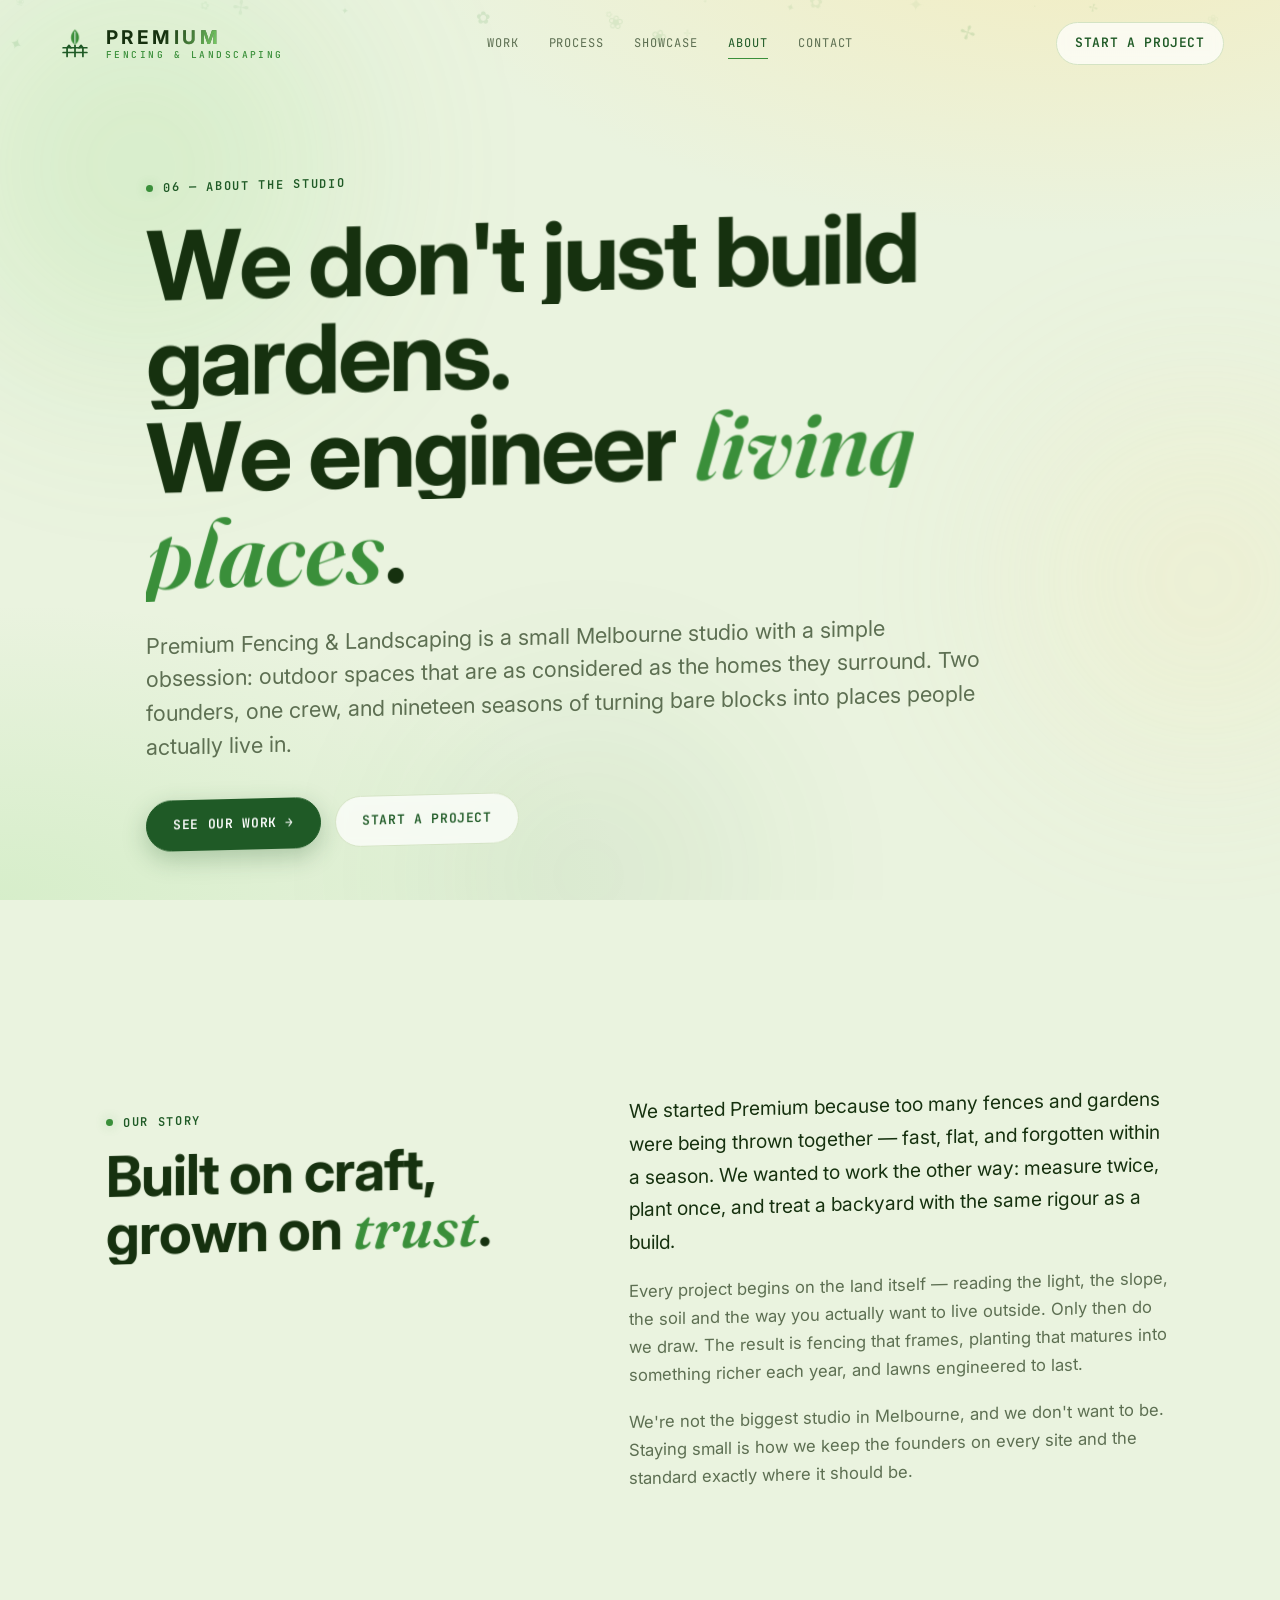
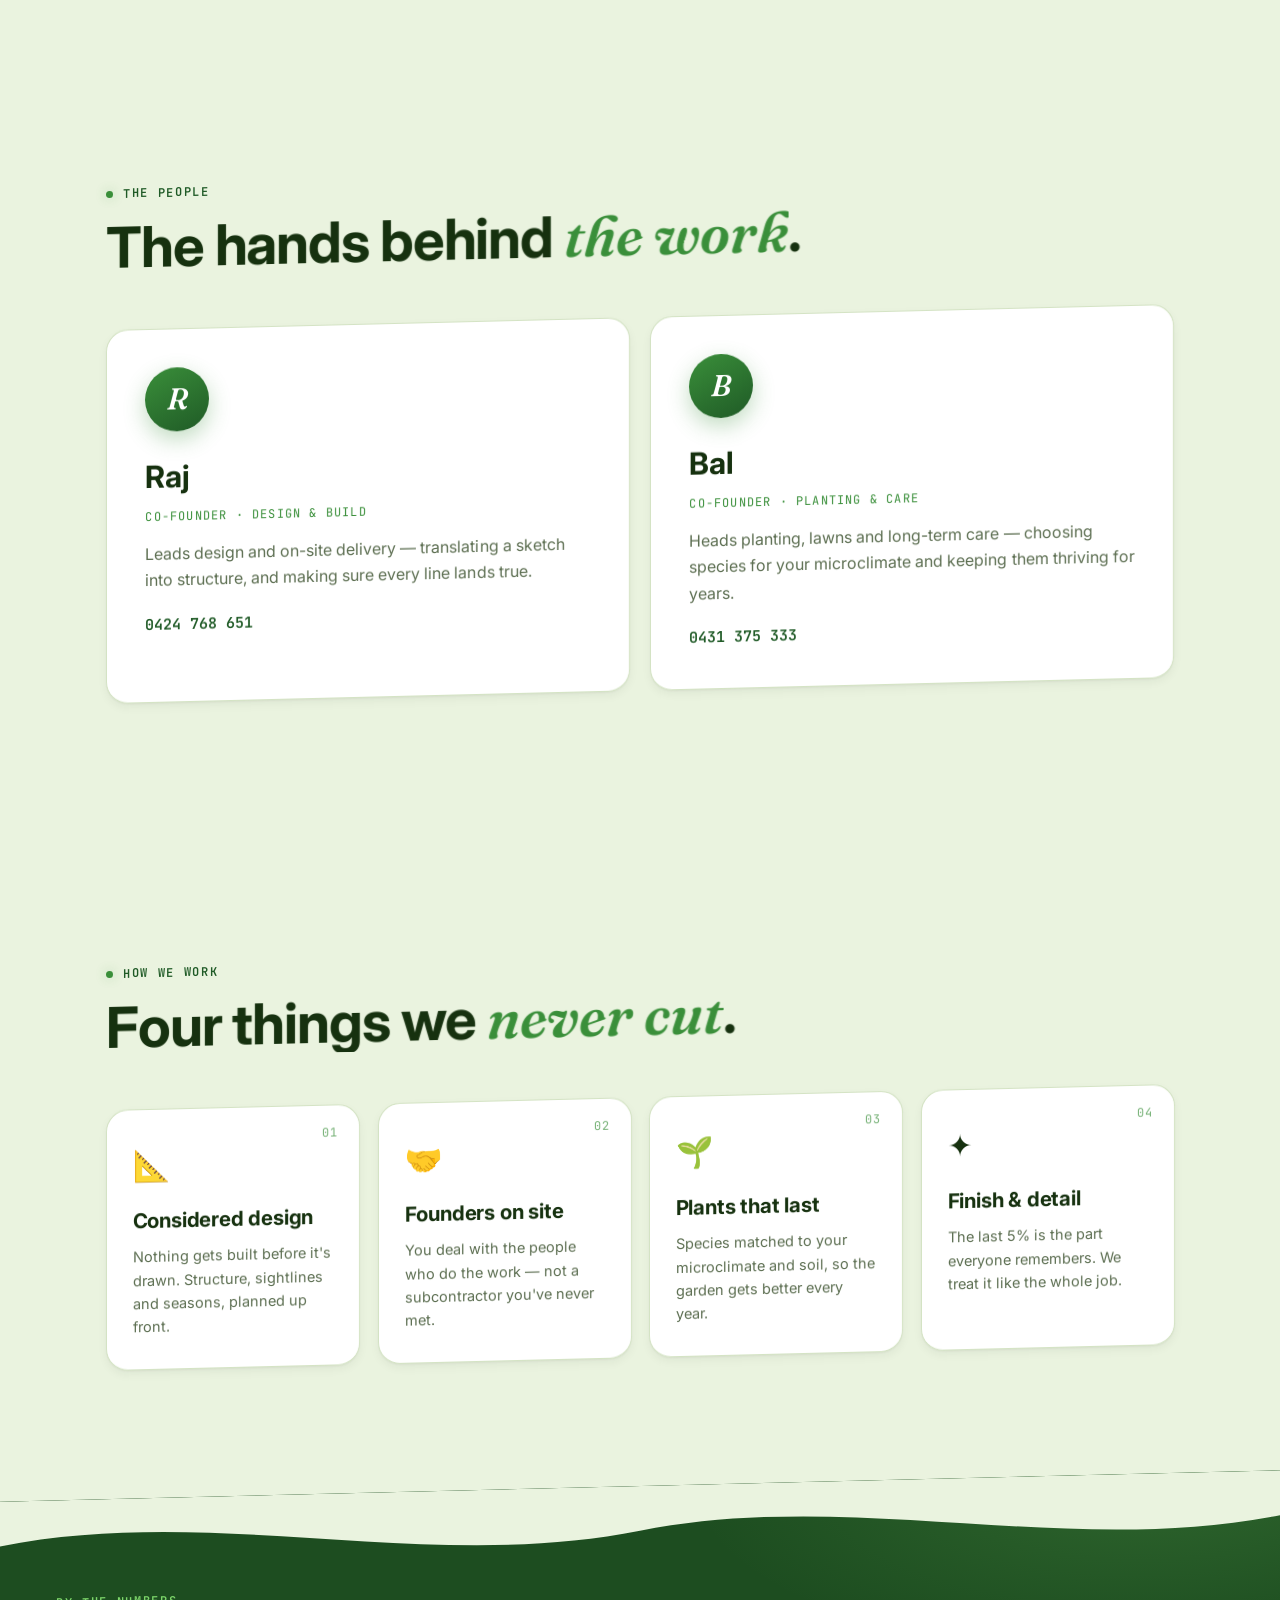
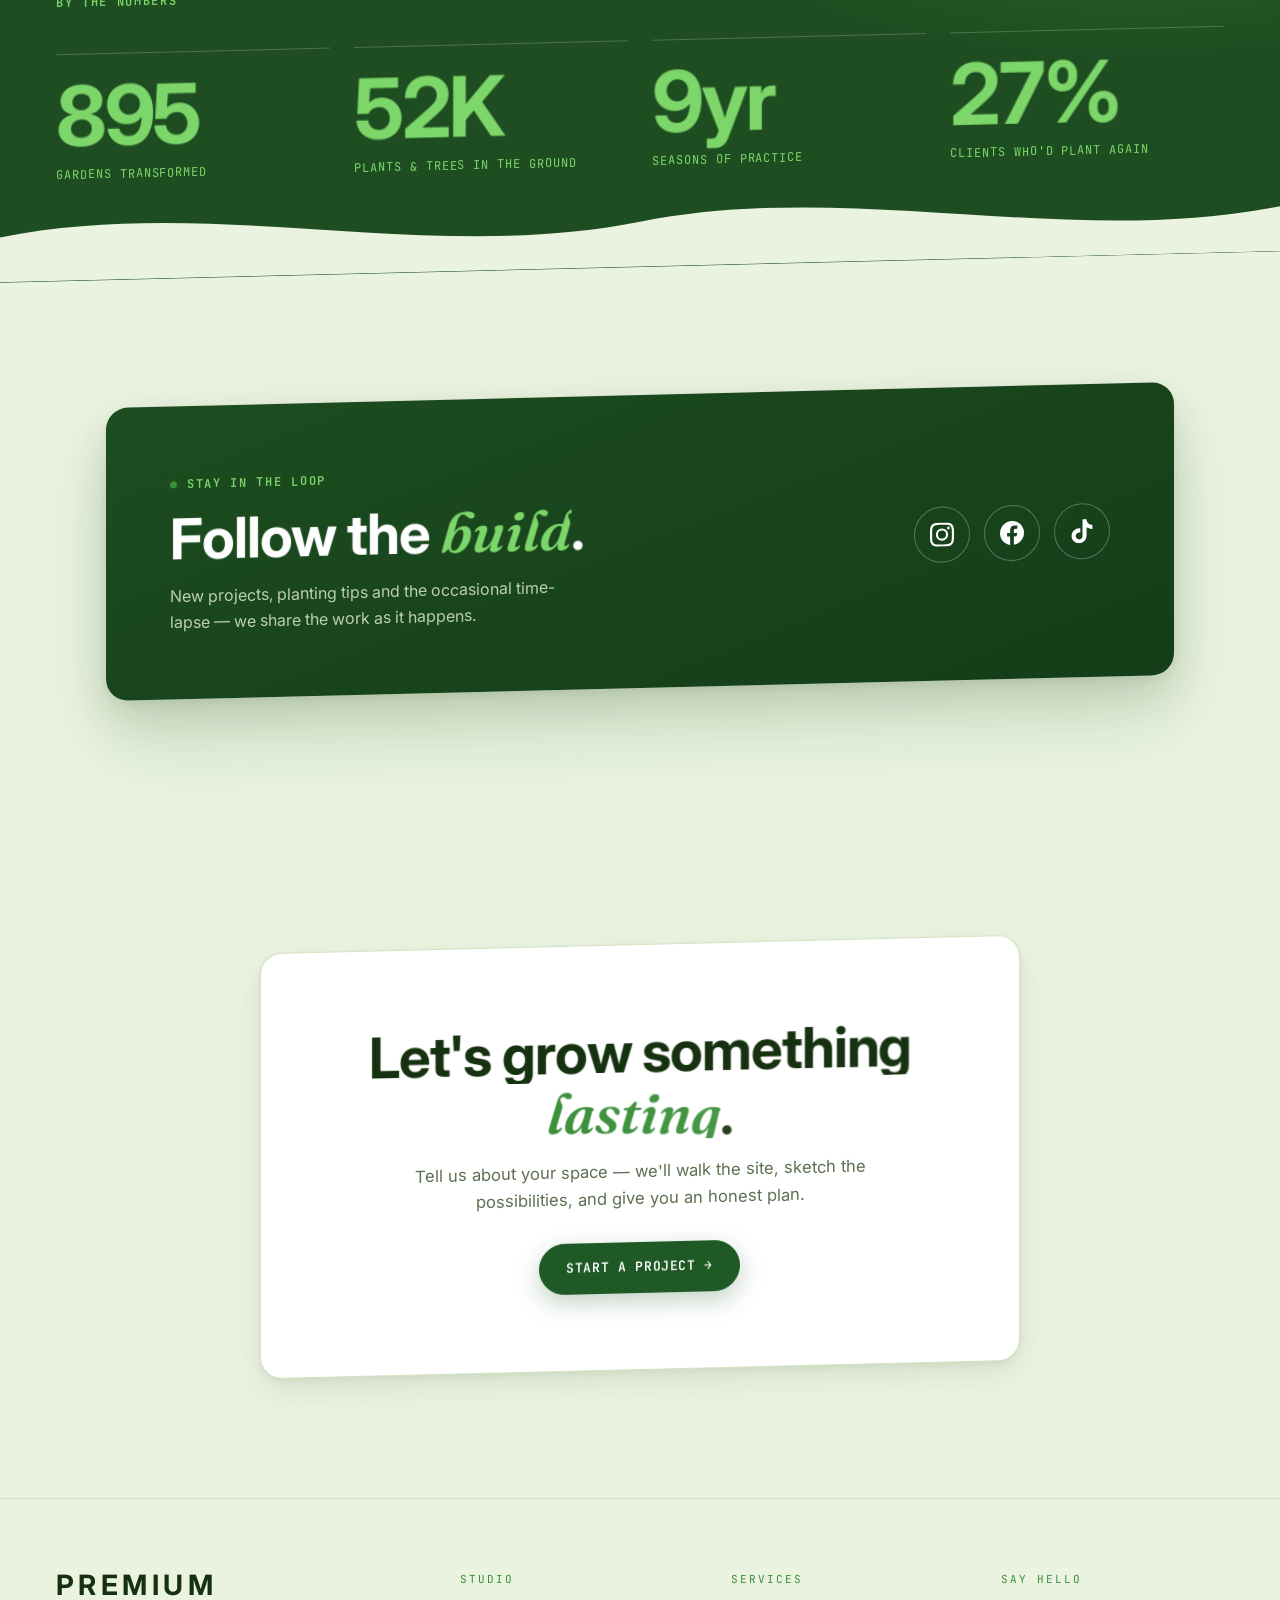
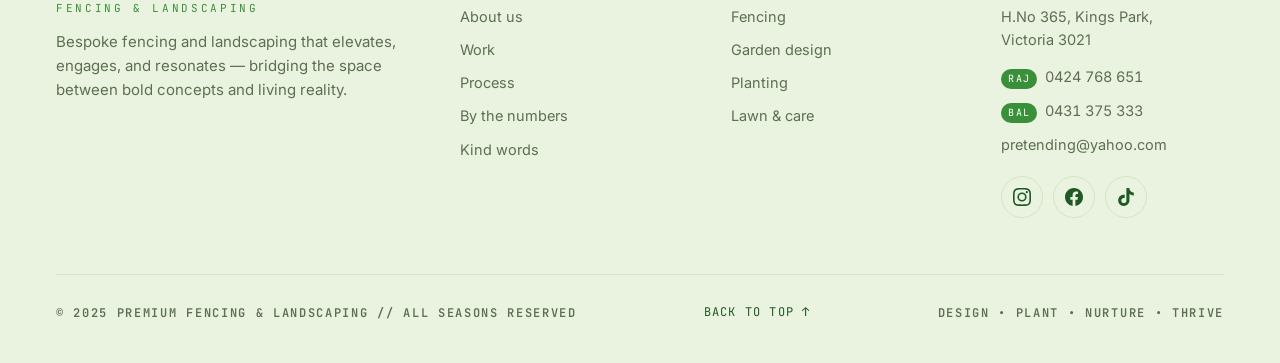
==== about.html @ bf769360 "Add About page and real social icon links - New about.html: a full premium About page reusing the de" ====
<!DOCTYPE html>
<html lang="en">
<head>
  <meta charset="UTF-8" />
  <meta name="viewport" content="width=device-width, initial-scale=1.0" />
  <meta name="theme-color" content="#eaf3df" media="(prefers-color-scheme: light)" />
  <meta name="theme-color" content="#1d4d20" media="(prefers-color-scheme: dark)" />
  <title>About — Premium Fencing &amp; Landscaping</title>
  <meta name="description" content="Meet Premium Fencing & Landscaping — a Melbourne studio of two founders who engineer fences, gardens and lawns like architecture. Our story, our people, our way of working." />

  <link rel="preconnect" href="https://fonts.googleapis.com" />
  <link rel="preconnect" href="https://fonts.gstatic.com" crossorigin />
  <link href="https://fonts.googleapis.com/css2?family=Inter:wght@300;400;500;600;700&family=Fraunces:ital,opsz,wght@1,9..144,400;1,9..144,600&family=JetBrains+Mono:wght@500;600&display=swap" rel="stylesheet" />

  <meta property="og:type" content="website" />
  <meta property="og:title" content="About — Premium Fencing & Landscaping" />
  <meta property="og:description" content="A Melbourne studio of two founders who engineer fences, gardens and lawns like architecture." />
  <meta property="og:image" content="assets/tiered-planter-boxes.jpg" />
  <meta name="twitter:card" content="summary_large_image" />
  <link rel="icon" href="data:image/svg+xml,%3Csvg xmlns='http://www.w3.org/2000/svg' viewBox='0 0 100 100'%3E%3Ctext y='80' font-size='80' fill='%233a8f3a'%3E✦%3C/text%3E%3C/svg%3E" />

  <link rel="stylesheet" href="styles.css" />
</head>
<body class="page-about">
  <a class="skip-link" href="#main">Skip to content</a>

  <!-- ============ PAGE-LOAD BRAND CURTAIN ============ -->
  <div class="curtain" id="introCurtain" aria-hidden="true">
    <div class="curtain__inner">
      <span class="curtain__mark" aria-hidden="true">
        <svg viewBox="0 0 48 48" role="img">
          <path class="curtain__rail" d="M9 30 H39" />
          <path class="curtain__rail" d="M9 36 H39" />
          <path class="curtain__picket" d="M14 41 V30 l2.4 -3 2.4 3" />
          <path class="curtain__picket" d="M24 41 V27" />
          <path class="curtain__picket" d="M34 41 V30 l-2.4 -3 -2.4 3" />
          <g class="curtain__leaf">
            <path class="curtain__leaf-body" d="M24 26 C17 22 17.5 12 24 7 C30.5 12 31 22 24 26 Z" />
            <path class="curtain__leaf-vein" d="M24 24 V10" />
          </g>
        </svg>
      </span>
      <span class="curtain__word">
        <span class="curtain__name">PREMIUM</span>
        <span class="curtain__sub">Fencing &amp; Landscaping</span>
      </span>
    </div>
  </div>

  <!-- ============ FLOATING BACKGROUND LAYER ============ -->
  <div class="bg-field" aria-hidden="true">
    <span class="orb orb--1"></span>
    <span class="orb orb--2"></span>
    <span class="orb orb--3"></span>
  </div>
  <div class="spores" id="spores" aria-hidden="true"></div>
  <div class="scroll-progress" id="scrollProgress" aria-hidden="true"></div>

  <!-- ============ NAV ============ -->
  <header class="nav" id="nav">
    <a class="nav__brand brand" href="index.html" aria-label="Premium Fencing and Landscaping — home">
      <span class="brand__mark" aria-hidden="true">
        <svg viewBox="0 0 48 48" role="img">
          <path class="brand__rail" d="M9 30 H39" />
          <path class="brand__rail" d="M9 36 H39" />
          <path class="brand__picket" d="M14 41 V30 l2.4 -3 2.4 3" />
          <path class="brand__picket" d="M24 41 V27" />
          <path class="brand__picket" d="M34 41 V30 l-2.4 -3 -2.4 3" />
          <g class="brand__leaf">
            <path class="brand__leaf-body" d="M24 26 C17 22 17.5 12 24 7 C30.5 12 31 22 24 26 Z" />
            <path class="brand__leaf-vein" d="M24 24 V10" />
          </g>
        </svg>
      </span>
      <span class="brand__word">
        <span class="brand__name" data-text="PREMIUM">PREMIUM</span>
        <span class="brand__sub">Fencing &amp; Landscaping</span>
      </span>
    </a>
    <nav class="nav__links" aria-label="Primary">
      <a href="index.html#work">Work</a>
      <a href="index.html#process">Process</a>
      <a href="showcase.html">Showcase</a>
      <a href="about.html" class="is-active" aria-current="page">About</a>
      <a href="index.html#contact">Contact</a>
    </nav>
    <a href="index.html#contact" class="btn btn--ghost nav__cta">Start a project</a>
    <button class="nav__burger" id="navBurger" aria-label="Open menu" aria-expanded="false" aria-controls="mobileMenu">
      <span></span><span></span>
    </button>
  </header>

  <nav class="mobile-menu" id="mobileMenu" aria-label="Mobile" hidden>
    <a href="index.html#work">Work</a>
    <a href="index.html#process">Process</a>
    <a href="showcase.html">Showcase</a>
    <a href="about.html" class="is-active" aria-current="page">About</a>
    <a href="index.html#contact">Contact</a>
    <a href="index.html#contact" class="btn btn--solid">Start a project</a>
  </nav>

  <main id="main">

    <!-- ============ ABOUT HERO ============ -->
    <section class="about-hero reveal-section" id="top">
      <p class="label"><span class="label__dot"></span> 06 — ABOUT THE STUDIO</p>
      <h1 class="about-hero__title kinetic">We don't just build gardens.<br />We engineer <em>living places</em>.</h1>
      <p class="about-hero__lede">
        Premium Fencing &amp; Landscaping is a small Melbourne studio with a simple obsession:
        outdoor spaces that are as considered as the homes they surround. Two founders, one crew,
        and nineteen seasons of turning bare blocks into places people actually live in.
      </p>
      <div class="about-hero__actions">
        <a href="showcase.html" class="btn btn--solid magnetic">See our work →</a>
        <a href="index.html#contact" class="btn btn--ghost">Start a project</a>
      </div>
    </section>

    <!-- ============ ETHOS ============ -->
    <section class="about-ethos reveal-section">
      <div class="about-ethos__head">
        <p class="label"><span class="label__dot"></span> OUR STORY</p>
        <h2 class="about-ethos__title kinetic">Built on craft,<br />grown on <em>trust</em>.</h2>
      </div>
      <div class="about-ethos__body">
        <p>We started Premium because too many fences and gardens were being thrown together — fast, flat, and forgotten within a season. We wanted to work the other way: measure twice, plant once, and treat a backyard with the same rigour as a build.</p>
        <p>Every project begins on the land itself — reading the light, the slope, the soil and the way you actually want to live outside. Only then do we draw. The result is fencing that frames, planting that matures into something richer each year, and lawns engineered to last.</p>
        <p>We're not the biggest studio in Melbourne, and we don't want to be. Staying small is how we keep the founders on every site and the standard exactly where it should be.</p>
      </div>
    </section>

    <!-- ============ THE PEOPLE ============ -->
    <section class="about-team reveal-section">
      <div class="about-team__head">
        <p class="label"><span class="label__dot"></span> THE PEOPLE</p>
        <h2 class="about-team__title kinetic">The hands behind <em>the work</em>.</h2>
      </div>
      <div class="about-team__grid">
        <article class="person stagger" data-tilt>
          <span class="person__avatar" aria-hidden="true">R</span>
          <h3 class="person__name">Raj</h3>
          <p class="person__role">Co-founder · Design &amp; Build</p>
          <p class="person__bio">Leads design and on-site delivery — translating a sketch into structure, and making sure every line lands true.</p>
          <a class="person__contact" href="tel:+61424768651">0424 768 651</a>
        </article>
        <article class="person stagger" data-tilt>
          <span class="person__avatar" aria-hidden="true">B</span>
          <h3 class="person__name">Bal</h3>
          <p class="person__role">Co-founder · Planting &amp; Care</p>
          <p class="person__bio">Heads planting, lawns and long-term care — choosing species for your microclimate and keeping them thriving for years.</p>
          <a class="person__contact" href="tel:+61431375333">0431 375 333</a>
        </article>
      </div>
    </section>

    <!-- ============ VALUES ============ -->
    <section class="about-values reveal-section">
      <div class="about-values__head">
        <p class="label"><span class="label__dot"></span> HOW WE WORK</p>
        <h2 class="about-values__title kinetic">Four things we <em>never cut</em>.</h2>
      </div>
      <div class="about-values__grid">
        <article class="value stagger" data-tilt>
          <span class="value__index">01</span>
          <div class="value__icon">📐</div>
          <h3>Considered design</h3>
          <p>Nothing gets built before it's drawn. Structure, sightlines and seasons, planned up front.</p>
        </article>
        <article class="value stagger" data-tilt>
          <span class="value__index">02</span>
          <div class="value__icon">🤝</div>
          <h3>Founders on site</h3>
          <p>You deal with the people who do the work — not a subcontractor you've never met.</p>
        </article>
        <article class="value stagger" data-tilt>
          <span class="value__index">03</span>
          <div class="value__icon">🌱</div>
          <h3>Plants that last</h3>
          <p>Species matched to your microclimate and soil, so the garden gets better every year.</p>
        </article>
        <article class="value stagger" data-tilt>
          <span class="value__index">04</span>
          <div class="value__icon">✦</div>
          <h3>Finish &amp; detail</h3>
          <p>The last 5% is the part everyone remembers. We treat it like the whole job.</p>
        </article>
      </div>
    </section>

    <!-- ============ BY THE NUMBERS (animated) ============ -->
    <section class="stats" id="stats">
      <div class="wave wave--top wave--onband" aria-hidden="true">
        <svg viewBox="0 0 1440 120" preserveAspectRatio="none"><path d="M0,60 C240,10 480,110 720,60 C960,10 1200,110 1440,60 L1440,120 L0,120 Z"/></svg>
      </div>
      <p class="label stats__label"><span class="label__dot"></span> BY THE NUMBERS</p>
      <div class="stats__grid">
        <div class="stat stagger">
          <span class="stat__num" data-count="1240" data-suffix="">0</span>
          <span class="stat__label">Gardens transformed</span>
        </div>
        <div class="stat stagger">
          <span class="stat__num" data-count="86" data-suffix="K">0</span>
          <span class="stat__label">Plants &amp; trees in the ground</span>
        </div>
        <div class="stat stagger">
          <span class="stat__num" data-count="19" data-suffix="yr">0</span>
          <span class="stat__label">Seasons of practice</span>
        </div>
        <div class="stat stagger">
          <span class="stat__num" data-count="99" data-suffix="%">0</span>
          <span class="stat__label">Clients who'd plant again</span>
        </div>
      </div>
      <div class="wave wave--bottom wave--onband" aria-hidden="true">
        <svg viewBox="0 0 1440 120" preserveAspectRatio="none"><path d="M0,60 C240,10 480,110 720,60 C960,10 1200,110 1440,60 L1440,120 L0,120 Z"/></svg>
      </div>
    </section>

    <!-- ============ FOLLOW / SOCIAL ============ -->
    <section class="about-follow reveal-section">
      <div class="about-follow__inner">
        <div>
          <p class="label"><span class="label__dot"></span> STAY IN THE LOOP</p>
          <h2 class="about-follow__title kinetic">Follow the <em>build</em>.</h2>
          <p class="about-follow__text">New projects, planting tips and the occasional time-lapse — we share the work as it happens.</p>
        </div>
        <div class="social-links social-links--lg" aria-label="Social media">
          <a href="https://www.instagram.com/" target="_blank" rel="noopener noreferrer" aria-label="Follow us on Instagram">
            <svg viewBox="0 0 24 24" aria-hidden="true"><path d="M12 2.16c3.2 0 3.58.01 4.85.07 3.25.15 4.77 1.69 4.92 4.92.06 1.27.07 1.65.07 4.85s-.01 3.58-.07 4.85c-.15 3.23-1.66 4.77-4.92 4.92-1.27.06-1.64.07-4.85.07s-3.58-.01-4.85-.07c-3.26-.15-4.77-1.7-4.92-4.92-.06-1.27-.07-1.64-.07-4.85s.01-3.58.07-4.85c.15-3.23 1.66-4.77 4.92-4.92C8.42 2.17 8.8 2.16 12 2.16M12 0C8.74 0 8.33.01 7.05.07 2.7.27.28 2.69.08 7.05.01 8.33 0 8.74 0 12s.01 3.67.07 4.95c.2 4.36 2.62 6.78 6.98 6.98C8.33 23.99 8.74 24 12 24s3.67-.01 4.95-.07c4.35-.2 6.78-2.62 6.98-6.98.06-1.28.07-1.69.07-4.95s-.01-3.67-.07-4.95c-.2-4.35-2.62-6.78-6.98-6.98C15.67.01 15.26 0 12 0zm0 5.84a6.16 6.16 0 100 12.32 6.16 6.16 0 000-12.32zm0 10.16a4 4 0 110-8 4 4 0 010 8zm6.41-11.85a1.44 1.44 0 100 2.88 1.44 1.44 0 000-2.88z"/></svg>
          </a>
          <a href="https://www.facebook.com/" target="_blank" rel="noopener noreferrer" aria-label="Follow us on Facebook">
            <svg viewBox="0 0 24 24" aria-hidden="true"><path d="M24 12.07C24 5.4 18.63 0 12 0S0 5.4 0 12.07c0 6.02 4.39 11.01 10.13 11.93v-8.44H7.08v-3.49h3.05V9.41c0-3.02 1.79-4.69 4.53-4.69 1.31 0 2.69.24 2.69.24v2.97h-1.52c-1.49 0-1.96.93-1.96 1.89v2.25h3.33l-.53 3.49h-2.8v8.44C19.61 23.08 24 18.09 24 12.07z"/></svg>
          </a>
          <a href="https://www.tiktok.com/" target="_blank" rel="noopener noreferrer" aria-label="Follow us on TikTok">
            <svg viewBox="0 0 24 24" aria-hidden="true"><path d="M12.53.02C13.84 0 15.14.01 16.44 0c.08 1.53.63 3.09 1.75 4.17 1.12 1.11 2.7 1.62 4.24 1.79v4.03c-1.44-.05-2.89-.35-4.2-.97-.57-.26-1.1-.59-1.62-.93-.01 2.92.01 5.84-.02 8.75-.08 1.4-.54 2.79-1.35 3.94-1.31 1.92-3.58 3.17-5.91 3.21-1.43.08-2.86-.31-4.08-1.03-2.02-1.19-3.44-3.37-3.65-5.71-.02-.5-.03-1-.01-1.49.18-1.9 1.12-3.72 2.58-4.96 1.66-1.44 3.98-2.13 6.15-1.72.02 1.48-.04 2.96-.04 4.44-.99-.32-2.15-.23-3.02.37-.63.41-1.11 1.04-1.36 1.75-.21.51-.15 1.07-.14 1.61.24 1.64 1.82 3.02 3.5 2.87 1.12-.01 2.19-.66 2.77-1.61.19-.33.4-.67.41-1.06.1-1.79.06-3.57.07-5.36.01-4.03-.01-8.05.02-12.07z"/></svg>
          </a>
        </div>
      </div>
    </section>

    <!-- ============ CTA ============ -->
    <section class="about-cta reveal-section">
      <div class="about-cta__card">
        <h2 class="about-cta__title kinetic">Let's grow something <em>lasting</em>.</h2>
        <p>Tell us about your space — we'll walk the site, sketch the possibilities, and give you an honest plan.</p>
        <a href="index.html#contact" class="btn btn--solid magnetic">Start a project →</a>
      </div>
    </section>

  </main>

  <!-- ============ FOOTER ============ -->
  <footer class="footer">
    <div class="footer__top">
      <div class="footer__brand">
        <span class="footer__name">
          <span class="footer__name-main">PREMIUM</span>
          <span class="footer__name-sub">Fencing &amp; Landscaping</span>
        </span>
        <p>Bespoke fencing and landscaping that elevates, engages, and resonates — bridging the space between bold concepts and living reality.</p>
      </div>
      <nav class="footer__col" aria-label="Footer — Studio">
        <span class="footer__col-title">Studio</span>
        <a href="about.html">About us</a>
        <a href="index.html#work">Work</a>
        <a href="index.html#process">Process</a>
        <a href="index.html#stats">By the numbers</a>
        <a href="index.html#voices">Kind words</a>
      </nav>
      <nav class="footer__col" aria-label="Footer — Services">
        <span class="footer__col-title">Services</span>
        <a href="index.html#work">Fencing</a>
        <a href="index.html#work">Garden design</a>
        <a href="index.html#work">Planting</a>
        <a href="index.html#work">Lawn &amp; care</a>
      </nav>
      <div class="footer__col">
        <span class="footer__col-title">Say hello</span>
        <address class="footer__address">
          H.No 365, Kings Park,<br />Victoria 3021
        </address>
        <a class="footer__contact" href="tel:+61424768651"><span>Raj</span> 0424 768 651</a>
        <a class="footer__contact" href="tel:+61431375333"><span>Bal</span> 0431 375 333</a>
        <a href="mailto:pretending@yahoo.com">pretending@yahoo.com</a>
        <div class="social-links" aria-label="Social media">
          <a href="https://www.instagram.com/" target="_blank" rel="noopener noreferrer" aria-label="Follow us on Instagram">
            <svg viewBox="0 0 24 24" aria-hidden="true"><path d="M12 2.16c3.2 0 3.58.01 4.85.07 3.25.15 4.77 1.69 4.92 4.92.06 1.27.07 1.65.07 4.85s-.01 3.58-.07 4.85c-.15 3.23-1.66 4.77-4.92 4.92-1.27.06-1.64.07-4.85.07s-3.58-.01-4.85-.07c-3.26-.15-4.77-1.7-4.92-4.92-.06-1.27-.07-1.64-.07-4.85s.01-3.58.07-4.85c.15-3.23 1.66-4.77 4.92-4.92C8.42 2.17 8.8 2.16 12 2.16M12 0C8.74 0 8.33.01 7.05.07 2.7.27.28 2.69.08 7.05.01 8.33 0 8.74 0 12s.01 3.67.07 4.95c.2 4.36 2.62 6.78 6.98 6.98C8.33 23.99 8.74 24 12 24s3.67-.01 4.95-.07c4.35-.2 6.78-2.62 6.98-6.98.06-1.28.07-1.69.07-4.95s-.01-3.67-.07-4.95c-.2-4.35-2.62-6.78-6.98-6.98C15.67.01 15.26 0 12 0zm0 5.84a6.16 6.16 0 100 12.32 6.16 6.16 0 000-12.32zm0 10.16a4 4 0 110-8 4 4 0 010 8zm6.41-11.85a1.44 1.44 0 100 2.88 1.44 1.44 0 000-2.88z"/></svg>
          </a>
          <a href="https://www.facebook.com/" target="_blank" rel="noopener noreferrer" aria-label="Follow us on Facebook">
            <svg viewBox="0 0 24 24" aria-hidden="true"><path d="M24 12.07C24 5.4 18.63 0 12 0S0 5.4 0 12.07c0 6.02 4.39 11.01 10.13 11.93v-8.44H7.08v-3.49h3.05V9.41c0-3.02 1.79-4.69 4.53-4.69 1.31 0 2.69.24 2.69.24v2.97h-1.52c-1.49 0-1.96.93-1.96 1.89v2.25h3.33l-.53 3.49h-2.8v8.44C19.61 23.08 24 18.09 24 12.07z"/></svg>
          </a>
          <a href="https://www.tiktok.com/" target="_blank" rel="noopener noreferrer" aria-label="Follow us on TikTok">
            <svg viewBox="0 0 24 24" aria-hidden="true"><path d="M12.53.02C13.84 0 15.14.01 16.44 0c.08 1.53.63 3.09 1.75 4.17 1.12 1.11 2.7 1.62 4.24 1.79v4.03c-1.44-.05-2.89-.35-4.2-.97-.57-.26-1.1-.59-1.62-.93-.01 2.92.01 5.84-.02 8.75-.08 1.4-.54 2.79-1.35 3.94-1.31 1.92-3.58 3.17-5.91 3.21-1.43.08-2.86-.31-4.08-1.03-2.02-1.19-3.44-3.37-3.65-5.71-.02-.5-.03-1-.01-1.49.18-1.9 1.12-3.72 2.58-4.96 1.66-1.44 3.98-2.13 6.15-1.72.02 1.48-.04 2.96-.04 4.44-.99-.32-2.15-.23-3.02.37-.63.41-1.11 1.04-1.36 1.75-.21.51-.15 1.07-.14 1.61.24 1.64 1.82 3.02 3.5 2.87 1.12-.01 2.19-.66 2.77-1.61.19-.33.4-.67.41-1.06.1-1.79.06-3.57.07-5.36.01-4.03-.01-8.05.02-12.07z"/></svg>
          </a>
        </div>
      </div>
    </div>
    <div class="footer__bottom">
      <span class="label">© 2025 PREMIUM FENCING &amp; LANDSCAPING // ALL SEASONS RESERVED</span>
      <a class="footer__top-link" href="#top">Back to top ↑</a>
      <span class="label">DESIGN • PLANT • NURTURE • THRIVE</span>
    </div>
  </footer>

  <script src="vendor/gsap.min.js"></script>
  <script src="vendor/ScrollTrigger.min.js"></script>
  <script src="vendor/lenis.min.js"></script>
  <script src="main.js" defer></script>
  <script src="headlines.js" defer></script>
  <script src="cursor.js" defer></script>
  <script src="transition.js" defer></script>
</body>
</html>
---- styles.css ----
/* =========================================================
   PREMIUM FENCING & LANDSCAPING — Site styles
   Light, sunlit-green theme (inspired by the GreenScape brief)
   evolved from the original "Aether" structure.
   ========================================================= */

:root {
  /* Light green / sunlit palette */
  --bg: #eaf3df;            /* soft light-green page background */
  --bg-2: #f4f9ee;          /* lighter wash for alternating depth */
  --surface: #ffffff;       /* cards */
  --text: #16310f;          /* deep green-black */
  --text-dim: #5d6f52;      /* muted sage */
  --border: #d4e3c4;        /* light green border */

  --accent: #3a8f3a;        /* primary garden green */
  --accent-deep: #1f5a26;   /* deep green (bands) */
  --accent-soft: #7dd66a;   /* fresh lime accent */
  --accent-glow: rgba(58, 143, 58, 0.32);

  --sun: #fbe7a6;           /* warm sunlight */
  --sun-deep: #f3c969;

  /* Dark band (stats) */
  --band: #1d4d20;
  --band-text: #eaf3df;

  --font-display: "Inter", system-ui, -apple-system, sans-serif;
  --font-serif: "Fraunces", "Georgia", serif;   /* italic accents in display type */
  --font-body: "Inter", system-ui, -apple-system, sans-serif;
  --font-mono: "JetBrains Mono", ui-monospace, "SFMono-Regular", monospace;

  --section-pad: clamp(72px, 10vw, 140px);
  --radius: 8px;
  --radius-lg: 22px;
  --ease: cubic-bezier(0.22, 1, 0.36, 1);

  /* Layered depth — softer, more dimensional than a single drop shadow */
  --shadow-sm: 0 1px 2px rgba(22,49,15,0.05), 0 4px 10px rgba(22,49,15,0.05);
  --shadow-md: 0 2px 6px rgba(22,49,15,0.06), 0 12px 28px rgba(22,49,15,0.09);
  --shadow-lg: 0 4px 10px rgba(22,49,15,0.06), 0 18px 40px rgba(22,49,15,0.12), 0 40px 80px rgba(31,90,38,0.14);
}

* { margin: 0; padding: 0; box-sizing: border-box; }
html { scroll-behavior: smooth; -webkit-text-size-adjust: 100%; }

body {
  background: var(--bg);
  background-image:
    radial-gradient(120% 80% at 85% -10%, rgba(251, 231, 166, 0.55), transparent 45%),
    radial-gradient(90% 60% at 0% 100%, rgba(125, 214, 106, 0.18), transparent 55%);
  background-attachment: fixed;
  color: var(--text);
  font-family: var(--font-body);
  font-size: 16px; line-height: 1.6; font-weight: 400;
  overflow-x: hidden;
  -webkit-font-smoothing: antialiased;
}

a { color: inherit; text-decoration: none; }
/* Serif italic accent — the "couture" detail inside display headings */
em { font-family: var(--font-serif); font-style: italic; font-weight: 600; color: var(--accent); letter-spacing: 0; }

::selection { background: var(--accent-deep); color: #fff; }
:focus-visible { outline: 2px solid var(--accent); outline-offset: 3px; border-radius: 4px; }

/* Skip link — visible only when keyboard-focused */
.skip-link {
  position: fixed; top: 10px; left: 10px; z-index: 200;
  padding: 10px 18px; border-radius: 9999px;
  background: var(--accent-deep); color: #fff;
  font-family: var(--font-mono); font-size: 12px; letter-spacing: 0.08em;
  transform: translateY(-300%); transition: transform .3s var(--ease);
}
.skip-link:focus { transform: translateY(0); }

/* Slim branded scrollbar (WebKit) */
::-webkit-scrollbar { width: 11px; }
::-webkit-scrollbar-track { background: var(--bg); }
::-webkit-scrollbar-thumb { background: #b9d3a2; border-radius: 8px; border: 3px solid var(--bg); }
::-webkit-scrollbar-thumb:hover { background: var(--accent); }

/* ---------- atoms ---------- */
.label {
  font-family: var(--font-mono); font-size: 12px; font-weight: 600;
  letter-spacing: 0.14em; line-height: 1.2; text-transform: uppercase;
  color: var(--accent-deep);
  display: inline-flex; align-items: center; gap: 10px;
}
.label__dot {
  width: 7px; height: 7px; border-radius: 50%; background: var(--accent);
  box-shadow: 0 0 12px var(--accent-glow); animation: pulse 2.4s var(--ease) infinite;
}
@keyframes pulse { 0%,100%{opacity:1; transform:scale(1)} 50%{opacity:.45; transform:scale(.7)} }

.btn {
  --pad-y: 14px; --pad-x: 26px;
  position: relative; overflow: hidden;
  display: inline-flex; align-items: center; gap: 10px;
  padding: var(--pad-y) var(--pad-x);
  font-family: var(--font-mono); font-size: 13px; font-weight: 600;
  letter-spacing: 0.05em; text-transform: uppercase;
  border-radius: 9999px; border: 1px solid transparent; cursor: pointer;
  transition: transform .4s var(--ease), background .3s var(--ease),
              color .3s var(--ease), border-color .3s var(--ease), box-shadow .4s var(--ease);
  will-change: transform;
}
.btn--solid {
  background: var(--accent-deep); color: #fff; border-color: var(--accent-deep);
  box-shadow: 0 8px 24px rgba(31, 90, 38, 0.28);
}
.btn--solid::after {
  content: ""; position: absolute; top: 0; bottom: 0; left: -80%; width: 50%;
  background: linear-gradient(105deg, transparent, rgba(255,255,255,0.35), transparent);
  transform: skewX(-20deg); transition: left .6s var(--ease);
}
.btn--solid:hover::after { left: 130%; }
.btn--solid:hover {
  background: var(--accent); border-color: var(--accent);
  box-shadow: 0 14px 38px rgba(58, 143, 58, 0.4); transform: translateY(-2px);
}
.btn--ghost {
  background: rgba(255,255,255,0.7); color: var(--accent-deep);
  border-color: var(--border); backdrop-filter: blur(6px);
}
.btn--ghost:hover { background: #fff; border-color: var(--accent); transform: translateY(-2px); }

/* Tactile press — fast depress, springs back via --ease on release (Apple-style) */
.btn:active { transform: scale(0.955); transition-duration: .07s; }
.btn--solid:active { box-shadow: 0 4px 14px rgba(31,90,38,0.30); }
.btn--ghost:active { box-shadow: 0 2px 8px rgba(31,90,38,0.16); }
/* same tactile depress on the other interactive surfaces */
.nav__links a:active,
.mobile-menu a:not(.btn):active,
.faq__item summary:active,
.footer__col a:active,
.footer__top-link:active { transform: scale(0.94); }
.social-links a:active { transform: translateY(-1px) scale(0.92); }
.story__portal:active .story__portal-core { transform: scale(0.9); }
.shot__cta { transition: opacity .5s var(--ease), transform .5s var(--ease); }
.shot:active { transform: translateY(-3px) scale(0.992); }

/* =========================================================
   BACKGROUND FIELD + FLOATERS
   ========================================================= */
.bg-field { position: fixed; inset: 0; z-index: -2; overflow: hidden; pointer-events: none; }
.orb { position: absolute; border-radius: 50%; filter: blur(90px); opacity: 0.45; }
.orb--1 { width: 46vw; height: 46vw; left: -12vw; top: -10vw;
  background: radial-gradient(circle, rgba(125,214,106,0.55), transparent 70%); animation: drift1 26s var(--ease) infinite; }
.orb--2 { width: 40vw; height: 40vw; right: -14vw; top: 36vh;
  background: radial-gradient(circle, rgba(251,231,166,0.6), transparent 70%); animation: drift2 32s var(--ease) infinite; }
.orb--3 { width: 36vw; height: 36vw; left: 28vw; bottom: -16vw;
  background: radial-gradient(circle, rgba(58,143,58,0.3), transparent 70%); animation: drift1 30s var(--ease) infinite reverse; }
@keyframes drift1 { 0%,100%{transform:translate(0,0)} 50%{transform:translate(6vw,4vw)} }
@keyframes drift2 { 0%,100%{transform:translate(0,0)} 50%{transform:translate(-5vw,-4vw)} }
/* Film grain — fixed full-screen, self-contained SVG noise, barely-there */
.grain {
  position: fixed; inset: -20%; z-index: 90; pointer-events: none;
  opacity: 0.05; mix-blend-mode: soft-light; will-change: transform;
  background-image: url("data:image/svg+xml,%3Csvg xmlns='http://www.w3.org/2000/svg' width='160' height='160'%3E%3Cfilter id='n'%3E%3CfeTurbulence type='fractalNoise' baseFrequency='0.8' numOctaves='2' stitchTiles='stitch'/%3E%3C/filter%3E%3Crect width='100%25' height='100%25' filter='url(%23n)'/%3E%3C/svg%3E");
  background-size: 200px 200px;
  animation: grainShift 1.1s steps(6) infinite;
}
@keyframes grainShift {
  0%   { transform: translate(0, 0); }
  20%  { transform: translate(-4%, 3%); }
  40%  { transform: translate(5%, -2%); }
  60%  { transform: translate(-3%, -4%); }
  80%  { transform: translate(4%, 4%); }
  100% { transform: translate(0, 0); }
}

.spores { position: fixed; inset: 0; z-index: -1; pointer-events: none; overflow: hidden; }
.spore { position: absolute; top: -20px; color: var(--accent); opacity: 0; will-change: transform, opacity; font-size: 12px; }

.scroll-progress {
  position: fixed; top: 0; left: 0; height: 3px; width: 0%;
  background: linear-gradient(90deg, var(--accent-deep), var(--accent-soft));
  z-index: 100; box-shadow: 0 0 12px var(--accent-glow);
}

/* =========================================================
   NAV
   ========================================================= */
.nav {
  position: fixed; top: 0; left: 0; right: 0; z-index: 50;
  display: flex; align-items: center; justify-content: space-between;
  padding: 22px clamp(20px, 5vw, 56px);
  transition: padding .4s var(--ease), background .4s var(--ease), border-color .4s var(--ease), box-shadow .4s var(--ease);
  border-bottom: 1px solid transparent;
}
.nav.is-scrolled {
  padding-top: 13px; padding-bottom: 13px;
  background: rgba(244, 249, 238, 0.82);
  backdrop-filter: blur(14px) saturate(140%);
  border-bottom: 1px solid var(--border);
  box-shadow: 0 6px 24px rgba(22, 49, 15, 0.06);
}
@keyframes spin { to { transform: rotate(360deg); } }

/* =========================================================
   BRAND WORDMARK  — animated logo (mark draws in + leaf sways
   + recurring light sweep across the name)
   ========================================================= */
.brand { display: flex; align-items: center; gap: 12px; }
.brand__mark { width: 38px; height: 38px; display: block; flex: none; }
.brand__mark svg { width: 100%; height: 100%; overflow: visible; }

/* shared stroke styling for the line-art mark */
.brand__rail, .brand__picket, .brand__leaf-vein {
  fill: none; stroke: var(--accent-deep); stroke-width: 2.2;
  stroke-linecap: round; stroke-linejoin: round;
}
.brand__leaf-body { fill: var(--accent); stroke: none; transition: fill .4s var(--ease); }
.brand__leaf-vein { stroke: #fff; stroke-width: 1.4; opacity: .85; }

/* --- draw-on-load: pickets + rails trace themselves --- */
.brand__rail   { stroke-dasharray: 32;  stroke-dashoffset: 32;  animation: brandDraw .7s var(--ease) forwards; }
.brand__picket { stroke-dasharray: 22;  stroke-dashoffset: 22;  animation: brandDraw .6s var(--ease) forwards; }
.brand__rail:nth-of-type(2)   { animation-delay: .12s; }
.brand__picket:nth-of-type(3) { animation-delay: .22s; }
.brand__picket:nth-of-type(4) { animation-delay: .30s; }
.brand__picket:nth-of-type(5) { animation-delay: .38s; }
@keyframes brandDraw { to { stroke-dashoffset: 0; } }

/* --- leaf: pops in, then breathes/sways forever from its base --- */
.brand__leaf { transform-box: fill-box; transform-origin: 50% 100%; }
.brand__leaf-body { stroke-dasharray: 60; stroke-dashoffset: 60; }
.brand__leaf {
  opacity: 0;
  animation: brandLeafIn .7s var(--ease) .5s forwards, brandLeafSway 5s ease-in-out 1.3s infinite;
}
@keyframes brandLeafIn  { from { opacity: 0; transform: scale(.4) rotate(-12deg); } to { opacity: 1; transform: scale(1) rotate(0); } }
@keyframes brandLeafSway { 0%,100% { transform: rotate(-5deg); } 50% { transform: rotate(5deg); } }

/* hover: the whole mark lifts and the leaf flushes to fresh lime */
.brand:hover .brand__leaf-body { fill: var(--accent-soft); }
.brand:hover .brand__mark { animation: brandNudge .6s var(--ease); }
@keyframes brandNudge { 30% { transform: translateY(-3px) rotate(-3deg); } 60% { transform: translateY(0) rotate(2deg); } 100% { transform: none; } }

/* --- the wordmark text --- */
.brand__word { display: flex; flex-direction: column; line-height: 1; gap: 3px; }
.brand__name {
  position: relative;
  font-family: var(--font-display); font-weight: 700; font-size: 19px;
  letter-spacing: 0.18em; color: var(--text);
}
/* recurring light sweep — a brighter clone masked to a moving band */
.brand__name::after {
  content: attr(data-text); position: absolute; inset: 0;
  background: linear-gradient(110deg, transparent 35%, var(--accent-soft) 50%, transparent 65%);
  -webkit-background-clip: text; background-clip: text; color: transparent;
  background-size: 220% 100%; background-position: 220% 0;
  animation: brandSheen 6s ease-in-out 2s infinite;
}
@keyframes brandSheen { 0% { background-position: 220% 0; } 22%,100% { background-position: -120% 0; } }
.brand__sub {
  font-family: var(--font-mono); font-size: 9.5px; font-weight: 500;
  letter-spacing: 0.26em; text-transform: uppercase; color: var(--accent);
  overflow: hidden; white-space: nowrap;
  animation: brandSubReveal 1s var(--ease) .8s both;
}
@keyframes brandSubReveal { from { opacity: 0; letter-spacing: 0.6em; clip-path: inset(0 100% 0 0); } to { opacity: 1; letter-spacing: 0.26em; clip-path: inset(0 0 0 0); } }

/* keep the wordmark legible once the page scrolls onto light glass */
.nav.is-scrolled .brand__name { color: var(--text); }

.nav__links { display: flex; gap: 30px; }
.nav__links a {
  font-family: var(--font-mono); font-size: 12px; letter-spacing: 0.08em;
  text-transform: uppercase; color: var(--text-dim); position: relative; transition: color .3s var(--ease);
}
.nav__links a::after { content: ""; position: absolute; left: 0; bottom: -6px; height: 1px; width: 0; background: var(--accent); transition: width .35s var(--ease); }
.nav__links a:hover { color: var(--accent-deep); }
.nav__links a:hover::after { width: 100%; }
/* Scrollspy: section currently in view */
.nav__links a.is-active { color: var(--accent-deep); }
.nav__links a.is-active::after { width: 100%; }
.nav__cta { --pad-y: 10px; --pad-x: 18px; }

/* Burger — hidden on desktop */
.nav__burger {
  display: none; flex-direction: column; justify-content: center; gap: 6px;
  width: 44px; height: 44px; padding: 10px;
  background: rgba(255,255,255,0.7); border: 1px solid var(--border); border-radius: 12px;
  cursor: pointer; backdrop-filter: blur(6px); transition: border-color .3s var(--ease);
}
.nav__burger span { display: block; height: 2px; width: 100%; background: var(--accent-deep); border-radius: 2px; transition: transform .35s var(--ease), opacity .3s var(--ease); }
.nav__burger[aria-expanded="true"] span:first-child { transform: translateY(4px) rotate(45deg); }
.nav__burger[aria-expanded="true"] span:last-child { transform: translateY(-4px) rotate(-45deg); }

.mobile-menu {
  position: fixed; top: 0; left: 0; right: 0; z-index: 49;
  padding: 96px clamp(20px, 5vw, 56px) 32px;
  display: flex; flex-direction: column; gap: 6px;
  background: rgba(244, 249, 238, 0.96); backdrop-filter: blur(18px) saturate(140%);
  border-bottom: 1px solid var(--border); box-shadow: 0 24px 60px rgba(22,49,15,0.14);
  transform: translateY(-12px); opacity: 0; pointer-events: none;
  transition: transform .4s var(--ease), opacity .4s var(--ease);
}
.mobile-menu.is-open { transform: translateY(0); opacity: 1; pointer-events: auto; }
.mobile-menu a:not(.btn) {
  padding: 14px 4px; font-family: var(--font-display); font-weight: 600; font-size: 22px;
  letter-spacing: -0.01em; color: var(--text); border-bottom: 1px solid var(--border);
}
.mobile-menu .btn { margin-top: 18px; justify-content: center; }

@media (max-width: 760px) {
  .nav__links, .nav__cta { display: none; }
  .nav__burger { display: flex; }
}

/* =========================================================
   HERO  (photo background + sunlight + flying leaves)
   ========================================================= */
.hero {
  position: relative; min-height: 100svh;
  display: flex; flex-direction: column; justify-content: center;
  padding: 0 clamp(20px, 5vw, 56px); overflow: hidden;
  /* Sunlit-green fallback shown until a photo is added */
  background:
    radial-gradient(80% 70% at 78% 18%, rgba(251,231,166,0.85), transparent 55%),
    linear-gradient(180deg, #cfe6b6 0%, #aed68f 45%, #7fbf63 100%);
}
.hero__video {
  position: absolute; inset: 0; width: 100%; height: 100%;
  object-fit: cover; object-position: center; z-index: 0;
  opacity: 0; transition: opacity .8s var(--ease);
  /* Gentle Ken Burns drift so the footage feels alive */
  transform-origin: 70% 40%;
  animation: kenburns 32s ease-in-out infinite alternate;
}
.hero__video.is-ready { opacity: 1; }
.hero__photo {
  position: absolute; inset: 0; width: 100%; height: 100%;
  object-fit: cover; object-position: center; z-index: 0;
  opacity: 1; transition: opacity .6s var(--ease);
  /* Ken Burns: slow, continuous zoom + drift */
  transform-origin: 70% 40%;
  animation: kenburns 26s ease-in-out infinite alternate;
}
.hero__photo.is-missing { opacity: 0; } /* fall back to gradient if no file */
@keyframes kenburns {
  0%   { transform: scale(1.06) translate(0, 0); }
  100% { transform: scale(1.2) translate(-2.5%, -2%); }
}

.hero__sun {
  position: absolute; inset: 0; z-index: 1; pointer-events: none;
  background:
    radial-gradient(40% 40% at 80% 14%, rgba(255, 244, 200, 0.85), rgba(255,244,200,0) 60%),
    radial-gradient(60% 50% at 82% 16%, rgba(243, 201, 105, 0.4), transparent 55%);
  mix-blend-mode: screen;
  animation: sunBreathe 8s var(--ease) infinite;
}
@keyframes sunBreathe { 0%,100%{opacity:.9} 50%{opacity:.65} }

.hero__canvas { position: absolute; inset: 0; width: 100%; height: 100%; z-index: 2; pointer-events: none; }

.hero__veil {
  position: absolute; inset: 0; z-index: 2; pointer-events: none;
  /* Cinematic scrim: darkens just enough for white title text to read cleanly */
  background:
    radial-gradient(ellipse 90% 70% at 50% 44%, rgba(8,28,8,0.18), transparent 72%),
    linear-gradient(180deg, rgba(8,24,8,0.38) 0%, rgba(8,24,8,0.08) 28%, rgba(8,24,8,0.08) 58%, rgba(8,24,8,0.65) 100%);
}
.hero__inner {
  position: relative; z-index: 3;
  max-width: 1100px; margin: 4vh auto 0;
  display: flex; flex-direction: column; align-items: center; text-align: center;
}
.hero__label {
  margin-bottom: 30px; background: rgba(255,255,255,0.18);
  padding: 8px 18px; border-radius: 9999px; border: 1px solid rgba(255,255,255,0.35);
  color: rgba(255,255,255,0.9);
  backdrop-filter: blur(8px);
}
.hero__label .label__dot { background: var(--accent-soft); box-shadow: 0 0 8px var(--accent-soft); }

.hero__title {
  font-family: var(--font-display); font-weight: 700;
  font-size: clamp(50px, 9vw, 122px); line-height: 0.96; letter-spacing: -0.03em;
  color: #fff;
  /* warm dark shadow keeps it readable over any frame of footage */
  text-shadow: 0 2px 24px rgba(6,24,6,0.55), 0 0 80px rgba(6,24,6,0.3);
}
.hero__title em { color: #b8eba0; font-style: italic; }

/* ---- Cinematic per-line reveal ---- */
.cine-line {
  display: block;
  opacity: 0; transform: translateY(26px); filter: blur(9px);
  will-change: opacity, transform, filter;
}
.cine-line.is-in {
  animation: cine-reveal 1.7s cubic-bezier(0.16, 1, 0.3, 1) forwards;
}
@keyframes cine-reveal {
  from { opacity: 0; transform: translateY(26px); filter: blur(9px); }
  to   { opacity: 1; transform: translateY(0);    filter: blur(0);   }
}

.hero__lede {
  margin: 32px 0 0; max-width: 520px;
  color: rgba(255,255,255,0.82); font-weight: 400; font-size: clamp(15px, 1.5vw, 19px);
}
.hero__actions { display: flex; flex-wrap: wrap; justify-content: center; gap: 16px; margin-top: 36px; }
/* Ghost CTA reads on dark scrim in the hero */
.hero__ghost-btn { color: #fff !important; border-color: rgba(255,255,255,0.55) !important; }
.hero__ghost-btn:hover { background: rgba(255,255,255,0.12) !important; border-color: #fff !important; }

/* Ticker */
.ticker {
  position: absolute; bottom: 86px; left: 0; right: 0; z-index: 3;
  border-top: 1px solid var(--border); border-bottom: 1px solid var(--border);
  padding: 12px 0; overflow: hidden; background: rgba(255,255,255,0.55); backdrop-filter: blur(6px);
}
.ticker__track {
  display: inline-flex; align-items: center; gap: 28px; white-space: nowrap;
  font-family: var(--font-mono); font-size: 12px; letter-spacing: 0.12em;
  color: var(--accent-deep); text-transform: uppercase; animation: marquee 38s linear infinite;
}
.ticker__dot { color: var(--accent-soft); }
@keyframes marquee { from { transform: translateX(0); } to { transform: translateX(-50%); } }

.hero__scroll {
  position: absolute; bottom: 22px; left: 50%; transform: translateX(-50%); z-index: 3;
  display: flex; flex-direction: column; align-items: center; gap: 10px;
  font-family: var(--font-mono); font-size: 10px; letter-spacing: 0.3em; color: var(--accent-deep);
}
.hero__scroll-line { width: 1px; height: 38px; background: linear-gradient(var(--accent), transparent); animation: scrollLine 2s var(--ease) infinite; }
@keyframes scrollLine { 0%{transform:scaleY(0); transform-origin:top} 50%{transform:scaleY(1); transform-origin:top} 51%{transform-origin:bottom} 100%{transform:scaleY(0); transform-origin:bottom} }

/* =========================================================
   INTRO STATEMENT
   ========================================================= */
.intro { padding: var(--section-pad) clamp(20px, 5vw, 56px); max-width: 1200px; margin: 0 auto; }
.intro .label { margin-bottom: 34px; }
.intro__statement { font-family: var(--font-display); font-weight: 600; font-size: clamp(28px, 5vw, 62px); line-height: 1.12; letter-spacing: -0.02em; }
.intro__statement .word { display: inline-block; opacity: 0.18; color: var(--text); transition: opacity .5s var(--ease), transform .5s var(--ease); transform: translateY(0.1em); }
.intro__statement .word.dim { color: var(--accent); opacity: 0.18; }
.intro__statement .word.lit { opacity: 1; transform: translateY(0); }

/* =========================================================
   BENTO / STAGGER CARDS
   ========================================================= */
.bento { padding: 0 clamp(20px, 5vw, 56px) var(--section-pad); max-width: 1280px; margin: 0 auto; }
.bento__grid { display: grid; grid-template-columns: repeat(3, 1fr); gap: 18px; grid-auto-flow: dense; }
.card {
  position: relative; padding: 28px; min-height: 230px;
  background: var(--surface); border: 1px solid var(--border); border-radius: var(--radius-lg);
  display: flex; flex-direction: column; justify-content: flex-end; gap: 10px; overflow: hidden;
  box-shadow: 0 10px 30px rgba(22, 49, 15, 0.05);
  transition: transform .5s var(--ease), border-color .4s var(--ease), box-shadow .4s var(--ease);
  transform-style: preserve-3d;
}
.card::before {
  content: ""; position: absolute; inset: 0; border-radius: inherit;
  background: radial-gradient(420px circle at var(--mx,50%) var(--my,0%), rgba(125,214,106,0.18), transparent 60%);
  opacity: 0; transition: opacity .4s var(--ease);
}
.card:hover { border-color: var(--accent-soft); box-shadow: var(--shadow-lg); transform: scale(1.04); z-index: 2; }
.card:hover::before { opacity: 1; }
.card--lg { grid-row: span 2; grid-column: span 1; min-height: 478px; justify-content: space-between;
  background: linear-gradient(180deg, #f4f9ee, #ffffff); }
.card--wide { grid-column: span 2; min-height: 230px; }
.card__index { font-family: var(--font-mono); font-size: 11px; letter-spacing: 0.2em; color: var(--accent); }
.card--lg .card__index { align-self: flex-start; }
.card__icon {
  font-size: 30px; line-height: 1; width: 58px; height: 58px; display: grid; place-items: center;
  background: #eaf3df; border-radius: 50%; border: 1px solid var(--border);
}
.card--lg .card__icon { font-size: 40px; width: 78px; height: 78px; }
.card h3 { font-family: var(--font-display); font-weight: 700; font-size: clamp(20px, 2.2vw, 28px); letter-spacing: -0.01em; color: var(--text); }
.card p { color: var(--text-dim); font-size: 15px; max-width: 42ch; }

@media (max-width: 900px) { .bento__grid { grid-template-columns: repeat(2, 1fr); } .card--lg { grid-row: span 2; min-height: 360px; } .card--wide { grid-column: span 2; } }
@media (max-width: 560px) { .bento__grid { grid-template-columns: 1fr; } .card--lg, .card--wide { grid-column: span 1; grid-row: span 1; min-height: 220px; } }

/* =========================================================
   LAYERED PARALLAX
   ========================================================= */
.parallax {
  position: relative; min-height: 92vh; overflow: hidden;
  display: flex; align-items: center; justify-content: center;
  background: linear-gradient(180deg, #dcebca, #c6e0ab);
  border-top: 1px solid var(--border); border-bottom: 1px solid var(--border);
}
.parallax__layer { position: absolute; inset: -10% 0; will-change: transform; pointer-events: none; }
.parallax__layer--back { background: radial-gradient(60% 45% at 50% 100%, rgba(58,143,58,0.4), transparent 70%); }
.parallax__layer--mid {
  background-image:
    radial-gradient(2.5px 2.5px at 20% 30%, rgba(31,90,38,0.55), transparent),
    radial-gradient(2.5px 2.5px at 70% 60%, rgba(58,143,58,0.5), transparent),
    radial-gradient(2px 2px at 40% 80%, rgba(255,255,255,0.7), transparent),
    radial-gradient(2px 2px at 85% 20%, rgba(251,231,166,0.8), transparent),
    radial-gradient(2.5px 2.5px at 10% 70%, rgba(125,214,106,0.6), transparent);
}
.parallax__layer--front {
  bottom: -10%; top: auto; height: 42%; opacity: 0.55;
  background: repeating-linear-gradient(95deg, var(--accent-deep) 0 2px, transparent 2px 14px);
  -webkit-mask-image: linear-gradient(180deg, transparent 50%, #000 100%);
  mask-image: linear-gradient(180deg, transparent 50%, #000 100%);
}
.parallax__content { position: relative; z-index: 3; text-align: center; max-width: 760px; padding: 0 clamp(20px, 5vw, 56px); }
.parallax__content .label { margin-bottom: 24px; }
.parallax__title { font-family: var(--font-display); font-weight: 700; font-size: clamp(36px, 6.5vw, 88px); line-height: 1.02; letter-spacing: -0.025em; color: var(--text); }
.parallax__text { margin: 24px auto 0; max-width: 520px; color: #2e4426; font-weight: 500; font-size: 17px; }

/* =========================================================
   STICKY STORYTELLING
   ========================================================= */
.story { position: relative; max-width: 1280px; margin: 0 auto; padding: var(--section-pad) clamp(20px, 5vw, 56px) 0; }
.story__head { margin-bottom: clamp(20px, 4vw, 56px); }
.story__head .label { margin-bottom: 16px; }
.story__heading { font-family: var(--font-display); font-weight: 700; font-size: clamp(28px, 4.2vw, 56px); line-height: 1.04; letter-spacing: -0.02em; color: var(--text); }

.story__layout { display: grid; grid-template-columns: 1fr 1.1fr; gap: 40px; }
.story__sticky { position: relative; }
.story__visual { position: sticky; top: 0; height: 100svh; display: flex; align-items: center; justify-content: center; }

/* morphing organic blob behind the stage — slow, alive */
.story__blob {
  position: absolute; width: min(64%, 380px); aspect-ratio: 1;
  background: linear-gradient(135deg, rgba(125,214,106,0.30), rgba(251,231,166,0.45), rgba(58,143,58,0.22));
  filter: blur(2px);
  animation: blobMorph 14s ease-in-out infinite, spin 60s linear infinite reverse;
}
@keyframes blobMorph {
  0%,100% { border-radius: 58% 42% 38% 62% / 52% 60% 40% 48%; }
  33%      { border-radius: 40% 60% 62% 38% / 42% 38% 62% 58%; }
  66%      { border-radius: 62% 38% 46% 54% / 60% 52% 48% 40%; }
}

.story__stage { position: absolute; z-index: 2; font-size: clamp(90px, 16vw, 200px); opacity: 0; transform: scale(0.7) translateY(20px); filter: blur(6px); transition: opacity .6s var(--ease), transform .6s var(--ease), filter .6s var(--ease); }
.story__stage.is-active { opacity: 1; transform: scale(1) translateY(0); filter: blur(0); animation: stageFloat 5s ease-in-out .7s infinite; }
@keyframes stageFloat { 0%,100% { transform: translateY(0) rotate(-1.5deg); } 50% { transform: translateY(-12px) rotate(1.5deg); } }

.story__ring { position: absolute; width: min(60%, 360px); aspect-ratio: 1; border-radius: 50%; border: 1px solid var(--border); background: radial-gradient(circle, rgba(255,255,255,0.6), transparent 70%); box-shadow: 0 0 80px rgba(58,143,58,0.18) inset; animation: spin 24s linear infinite; }
.story__ring::before, .story__ring::after { content: ""; position: absolute; inset: 0; border-radius: 50%; border: 1px dashed rgba(58,143,58,0.3); }
.story__ring::after { inset: 14%; border-style: solid; border-color: var(--border); }

/* scroll-driven progress arc wrapping the whole visual */
.story__arc { position: absolute; width: min(74%, 430px); aspect-ratio: 1; transform: rotate(-90deg); z-index: 1; overflow: visible; }
.story__arc circle { fill: none; stroke-width: 3; }
.story__arc-track { stroke: var(--border); stroke-dasharray: 4 8; stroke-linecap: round; }
.story__arc-fill {
  stroke: var(--accent);
  stroke-linecap: round;
  stroke-dasharray: 754; stroke-dashoffset: 754;   /* 2πr, r=120 */
  filter: drop-shadow(0 0 6px rgba(58,143,58,0.5));
}

/* live readout: stage counter + name */
.story__counter {
  position: absolute; bottom: 16%; z-index: 3;
  display: flex; align-items: baseline; gap: 6px;
  font-family: var(--font-display);
}
.story__counter-num { font-size: 44px; font-weight: 700; letter-spacing: -0.03em; color: var(--accent-deep); display: inline-block; }
.story__counter-num.is-tick { animation: counterTick .45s var(--ease); }
@keyframes counterTick { 0% { opacity: 0; transform: translateY(14px) scale(.8); } 100% { opacity: 1; transform: none; } }
.story__counter em { font-family: var(--font-mono); font-style: normal; font-size: 13px; letter-spacing: .12em; color: var(--text-dim); }
.story__counter-name {
  position: absolute; bottom: 11%; z-index: 3;
  font-family: var(--font-serif); font-style: italic; font-size: 19px; color: var(--accent);
}

/* ----- steps column: portal trigger + outpour grid ----- */
.story__steps { position: relative; display: flex; flex-direction: column; align-items: center; gap: clamp(28px, 4vw, 44px); justify-content: center; min-height: 80svh; }
.story__grid { position: relative; display: grid; grid-template-columns: repeat(2, 1fr); gap: 18px; width: 100%; }
.story__rail { display: none; }

/* --- the portal trigger --- */
.story__portal {
  position: relative; display: flex; flex-direction: column; align-items: center; gap: 14px;
  background: none; border: none; cursor: pointer; padding: 10px;
  transition: opacity .5s var(--ease), transform .5s var(--ease);
}
.story__portal-core {
  position: relative; z-index: 2;
  width: 86px; height: 86px; border-radius: 50%;
  display: grid; place-items: center; font-size: 26px; color: #fff;
  background: radial-gradient(circle at 32% 28%, var(--accent), var(--accent-deep));
  box-shadow: 0 14px 38px rgba(31,90,38,0.4), inset 0 1px 0 rgba(255,255,255,0.35);
  transition: transform .45s var(--ease), box-shadow .45s var(--ease);
  animation: spin 14s linear infinite;
}
.story__portal-halo {
  position: absolute; top: 10px; width: 86px; height: 86px; border-radius: 50%;
  border: 1px solid var(--accent-soft);
  animation: portalPulse 2.2s var(--ease) infinite;
}
@keyframes portalPulse {
  0%   { transform: scale(1); opacity: .9; }
  100% { transform: scale(2.1); opacity: 0; }
}
.story__portal-label {
  font-family: var(--font-mono); font-size: 12px; font-weight: 600;
  letter-spacing: 0.18em; text-transform: uppercase; color: var(--accent-deep);
}
.story__portal:hover .story__portal-core { transform: scale(1.1); box-shadow: 0 20px 50px rgba(31,90,38,0.5), inset 0 1px 0 rgba(255,255,255,0.35); }
.story__portal:focus-visible { outline: 2px solid var(--accent); outline-offset: 4px; border-radius: 16px; }
/* trigger morph on fire: core implodes, halo bursts, label fades */
.story__portal.is-fired { pointer-events: none; }
.story__portal.is-fired .story__portal-core { animation: portalImplode .65s var(--ease) forwards; }
@keyframes portalImplode {
  30%  { transform: scale(1.35); }
  100% { transform: scale(0); opacity: 0; }
}
.story__portal.is-fired .story__portal-halo { animation: portalBurst .6s var(--ease) forwards; }
@keyframes portalBurst { to { transform: scale(3.4); opacity: 0; } }
.story__portal.is-fired .story__portal-label { opacity: 0; transform: translateY(8px); transition: opacity .4s var(--ease), transform .4s var(--ease); }
/* at fire-time the trigger leaves the flow (grid takes final layout
   BEFORE trajectories are measured — no post-landing shift) */
.story.is-collapsed .story__portal { position: absolute; top: 0; left: 50%; transform: translateX(-50%); z-index: 5; }
.story.is-poured .story__portal { opacity: 0; pointer-events: none; }

.story__step { position: relative; min-height: 0; display: flex; flex-direction: column; justify-content: stretch; }
.story__step .story__card { flex: 1; }

/* the card itself: stateful — enters with 3D rise, then upcoming / active / done */
.story__step { perspective: 1200px; }
.story__card {
  position: relative; padding: clamp(26px, 3vw, 40px);
  background: var(--surface); border: 1px solid var(--border); border-radius: var(--radius-lg);
  box-shadow: 0 12px 32px rgba(22,49,15,0.06);
  display: flex; flex-direction: column; gap: 16px;
  transform-style: preserve-3d;
  /* pre-entrance: low, tipped back, soft focus */
  opacity: 0; transform: translateY(70px) rotateX(10deg) scale(.96); filter: blur(8px);
  transition: opacity .8s var(--ease), transform .8s var(--ease), filter .8s var(--ease),
              border-color .55s var(--ease), box-shadow .55s var(--ease);
}
/* entrance done (seen once) — settles into the resting 'upcoming' pose */
.story__step.is-seen .story__card { opacity: 0.42; transform: translateY(14px) scale(.985); filter: blur(0); }
.story__step.is-seen.is-active .story__card {
  opacity: 1;
  transform: translateY(0) scale(1) rotateX(var(--rx, 0deg)) rotateY(var(--ry, 0deg));
  border-color: var(--accent-soft);
  box-shadow: 0 30px 70px rgba(31,90,38,0.16), 0 0 0 1px rgba(125,214,106,0.25);
  transition: opacity .55s var(--ease), transform .18s ease-out, filter .55s var(--ease),
              border-color .55s var(--ease), box-shadow .55s var(--ease);
}
.story__step.is-seen.is-done .story__card { opacity: 0.55; transform: scale(.985); }

/* --- portal mode (JS adds .is-portal at init): trajectories are inline,
       so neutralise the CSS pre-entrance pose and soften the dim states --- */
.story.is-portal .story__card { transform: none; filter: none; }
.story.is-portal .story__step.is-seen .story__card,
.story.is-portal .story__step.is-seen.is-done .story__card { opacity: .82; transform: none; filter: none; }
.story.is-portal .story__step.is-seen.is-active .story__card { opacity: 1; }
/* compact type so four cards sit comfortably in the half-width grid */
.story.is-portal .story__card { padding: clamp(22px, 2vw, 30px); gap: 12px; }
.story.is-portal .story__step h3 { font-size: clamp(21px, 1.9vw, 28px); }
.story.is-portal .story__step .story__card > p:not(.label) { font-size: 14.5px; }
.story.is-portal .story__num { font-size: clamp(48px, 4.6vw, 72px); }

/* inner content cascade — each element rises in sequence after the card lands */
.story__card .label,
.story__card h3,
.story__card > p:not(.label),
.story__card .story__tags {
  opacity: 0; transform: translateY(18px);
  transition: opacity .6s var(--ease), transform .6s var(--ease);
}
.story__step.is-seen .story__card .label              { opacity: 1; transform: none; transition-delay: .18s; }
.story__step.is-seen .story__card h3                  { opacity: 1; transform: none; transition-delay: .30s; }
.story__step.is-seen .story__card > p:not(.label)     { opacity: 1; transform: none; transition-delay: .42s; }
.story__step.is-seen .story__card .story__tags        { opacity: 1; transform: none; transition-delay: .54s; }

/* rotating light that orbits the active card's border */
@property --story-angle { syntax: "<angle>"; initial-value: 0deg; inherits: false; }
.story__card::before {
  content: ""; position: absolute; inset: -1px; border-radius: inherit; padding: 1.5px;
  background: conic-gradient(from var(--story-angle),
              transparent 0% 30%, rgba(125,214,106,0.9) 46%, #fff 50%,
              rgba(125,214,106,0.9) 54%, transparent 70% 100%);
  -webkit-mask: linear-gradient(#000 0 0) content-box, linear-gradient(#000 0 0);
  -webkit-mask-composite: xor; mask-composite: exclude;
  opacity: 0; transition: opacity .6s var(--ease); pointer-events: none;
}
.story__step.is-active .story__card::before { opacity: 1; animation: storyBorderSpin 4.5s linear infinite; }
@keyframes storyBorderSpin { to { --story-angle: 360deg; } }

/* pointer-tracked spotlight inside the card */
.story__card::after {
  content: ""; position: absolute; inset: 0; border-radius: inherit; pointer-events: none;
  background: radial-gradient(360px circle at var(--mx, 50%) var(--my, 0%),
              rgba(125,214,106,0.16), transparent 65%);
  opacity: 0; transition: opacity .4s var(--ease);
}
.story__step.is-active .story__card:hover::after { opacity: 1; }

/* giant ghost number behind each card — parallax-drifts away from the pointer */
.story__num {
  position: absolute; top: 6px; right: 18px;
  font-family: var(--font-display); font-weight: 700; font-size: clamp(64px, 7vw, 104px);
  line-height: 1; letter-spacing: -0.04em; color: var(--bg);
  -webkit-text-stroke: 1.5px var(--border); pointer-events: none;
  transform: translate(calc(var(--ry, 0deg) * -2.2), calc(var(--rx, 0deg) * 2.2)) translateZ(40px);
  transition: -webkit-text-stroke-color .5s var(--ease), color .5s var(--ease);
}
.story__step.is-active .story__num { -webkit-text-stroke-color: var(--accent-soft); color: #f4f9ee; }

.story__mini { display: none; font-size: 30px; line-height: 1; }

.story__step h3 {
  position: relative; font-family: var(--font-display); font-weight: 700;
  font-size: clamp(26px, 3.4vw, 44px); letter-spacing: -0.02em; color: var(--text);
  width: fit-content;
}
/* underline draws itself when the step takes focus */
.story__step h3::after {
  content: ""; position: absolute; left: 0; bottom: -6px; height: 3px; width: 0;
  border-radius: 3px; background: linear-gradient(90deg, var(--accent), var(--accent-soft));
  transition: width .7s var(--ease) .15s;
}
.story__step.is-active h3::after { width: 56px; }
.story__step .story__card > p:not(.label) { color: var(--text-dim); max-width: 46ch; font-size: 16.5px; }

/* deliverable chips — cascade in when the step activates */
.story__tags { display: flex; flex-wrap: wrap; gap: 8px; list-style: none; margin-top: 2px; }
.story__tags li {
  font-family: var(--font-mono); font-size: 10.5px; letter-spacing: 0.1em; text-transform: uppercase;
  color: var(--accent-deep); background: var(--bg-2); border: 1px solid var(--border);
  padding: 6px 12px; border-radius: 9999px;
  opacity: 0; transform: translateY(8px);
  transition: opacity .5s var(--ease), transform .5s var(--ease), background .3s var(--ease);
}
.story__step.is-active .story__tags li { opacity: 1; transform: none; }
.story__step.is-active .story__tags li:nth-child(1) { transition-delay: .15s; }
.story__step.is-active .story__tags li:nth-child(2) { transition-delay: .27s; }
.story__step.is-active .story__tags li:nth-child(3) { transition-delay: .39s; }
.story__tags li:hover { background: var(--accent-soft); transform: translateY(-2px); box-shadow: 0 6px 14px rgba(58,143,58,0.22); cursor: default; }

@media (max-width: 820px) {
  .story__layout { grid-template-columns: 1fr; }
  .story__sticky { display: none; }
  .story__steps { min-height: 0; }
  .story__grid { grid-template-columns: 1fr; }
  .story__step { min-height: auto; perspective: none; }
  /* once poured/seen, cards sit at full strength (no dim states on touch) */
  .story__step.is-seen .story__card,
  .story__step.is-seen.is-done .story__card,
  .story.is-portal .story__step.is-seen .story__card,
  .story.is-portal .story__step.is-seen.is-done .story__card { opacity: 1; transform: none; }
  .story__mini { display: block; }
  .story__tags li { opacity: 1; transform: none; }
}

/* =========================================================
   STATISTICS  (dark green band, like the reference)
   ========================================================= */
.stats { background: var(--band); padding: clamp(56px, 8vw, 96px) clamp(20px, 5vw, 56px); position: relative; overflow: hidden; }
.stats::before {
  content: ""; position: absolute; inset: 0;
  background: radial-gradient(60% 80% at 90% 0%, rgba(125,214,106,0.18), transparent 60%);
  pointer-events: none;
}
.stats__label { display: block; max-width: 1280px; margin: 0 auto 44px; color: var(--accent-soft); position: relative; }
.stats__label .label__dot { background: var(--accent-soft); }
.stats__grid { max-width: 1280px; margin: 0 auto; display: grid; grid-template-columns: repeat(4, 1fr); gap: 24px; position: relative; }
.stat { border-top: 1px solid rgba(234,243,223,0.22); padding-top: 24px; display: flex; flex-direction: column; gap: 10px; transition: transform .4s var(--ease); cursor: default; }
.stat:hover { transform: scale(1.06) translateY(-4px); }
.stat__num { font-family: var(--font-display); font-weight: 700; font-size: clamp(44px, 6vw, 84px); line-height: 1; letter-spacing: -0.03em; color: #fff; transition: color .3s var(--ease); transform-origin: left; will-change: transform; }
.stat:hover .stat__num { color: var(--accent-soft); }
.stat__num.is-counting { color: var(--accent-soft); }
.stat__label { font-family: var(--font-mono); font-size: 12px; letter-spacing: 0.08em; text-transform: uppercase; color: var(--accent-soft); }
@media (max-width: 820px) { .stats__grid { grid-template-columns: repeat(2, 1fr); gap: 36px 24px; } }

/* =========================================================
   INTERACTIVE CTA
   ========================================================= */
.cta { padding: var(--section-pad) clamp(20px, 5vw, 56px); max-width: 1100px; margin: 0 auto; }
.cta__card {
  position: relative; overflow: hidden; border: 1px solid var(--border); border-radius: var(--radius-lg);
  padding: clamp(40px, 7vw, 96px) clamp(28px, 6vw, 80px);
  background: linear-gradient(180deg, #ffffff, #f4f9ee);
  box-shadow: var(--shadow-lg); text-align: center;
}
.cta__glow {
  position: absolute; width: 480px; height: 480px; border-radius: 50%;
  background: radial-gradient(circle, var(--accent-glow), transparent 65%);
  filter: blur(40px); pointer-events: none; left: var(--gx, 50%); top: var(--gy, 0%);
  transform: translate(-50%, -50%); opacity: 0; transition: opacity .4s var(--ease);
}
.cta__card:hover .cta__glow { opacity: 0.7; }
.cta__card .label { margin-bottom: 24px; position: relative; z-index: 2; }
.cta__title { position: relative; z-index: 2; font-family: var(--font-display); font-weight: 700; font-size: clamp(34px, 6vw, 78px); line-height: 1.02; letter-spacing: -0.025em; color: var(--text); }
.cta__title em { color: var(--accent); }
.cta__text { position: relative; z-index: 2; margin: 20px auto 0; max-width: 440px; color: var(--text-dim); }
.cta__form { position: relative; z-index: 2; margin: 38px auto 0; max-width: 560px; display: flex; flex-direction: column; gap: 14px; }
.cta__row { display: flex; gap: 14px; }
.cta__form input {
  flex: 1; padding: 16px 20px; border-radius: 9999px; background: #fff;
  border: 1px solid var(--border); color: var(--text); font-family: var(--font-body); font-size: 15px;
  transition: border-color .3s var(--ease), box-shadow .3s var(--ease);
}
.cta__form input::placeholder { color: #9bab8e; }
.cta__form input:focus { outline: none; border-color: var(--accent); box-shadow: 0 0 0 4px rgba(58,143,58,0.12); }
.cta__submit { justify-content: center; width: 100%; }
.cta__arrow { transition: transform .3s var(--ease); }
.cta__submit:hover .cta__arrow { transform: translateX(5px); }
.cta__success { color: var(--accent-deep); font-family: var(--font-mono); font-size: 13px; letter-spacing: 0.05em; }
@media (max-width: 520px) { .cta__row { flex-direction: column; } }

/* =========================================================
   TESTIMONIALS  (marquee rail of quote cards)
   ========================================================= */
.quotes { padding: var(--section-pad) 0; overflow: hidden; }
.quotes__head { max-width: 1280px; margin: 0 auto 48px; padding: 0 clamp(20px, 5vw, 56px); }
.quotes__head .label { margin-bottom: 16px; }
.quotes__title { font-family: var(--font-display); font-weight: 700; font-size: clamp(28px, 4.2vw, 56px); line-height: 1.04; letter-spacing: -0.02em; color: var(--text); }
.quotes__rail {
  /* soft edge fade so cards dissolve at the viewport edges */
  -webkit-mask-image: linear-gradient(90deg, transparent, #000 8%, #000 92%, transparent);
  mask-image: linear-gradient(90deg, transparent, #000 8%, #000 92%, transparent);
}
.quotes__track {
  display: inline-flex; gap: 22px; padding: 6px 0; white-space: normal;
  animation: quotesMarquee 48s linear infinite; will-change: transform;
}
.quotes__rail:hover .quotes__track { animation-play-state: paused; }
@keyframes quotesMarquee { from { transform: translateX(0); } to { transform: translateX(-50%); } }
.quote {
  flex: 0 0 min(420px, 84vw); margin: 0; padding: 30px 32px;
  background: var(--surface); border: 1px solid var(--border); border-radius: var(--radius-lg);
  box-shadow: 0 12px 32px rgba(22, 49, 15, 0.07);
  display: flex; flex-direction: column; gap: 18px;
  transition: transform .4s var(--ease), border-color .4s var(--ease), box-shadow .4s var(--ease);
}
.quote:hover { transform: translateY(-5px); border-color: var(--accent-soft); box-shadow: 0 22px 48px rgba(31,90,38,0.16); }
.quote blockquote { font-size: 16.5px; line-height: 1.65; color: var(--text); }
.quote blockquote::before { content: "✦"; display: block; color: var(--accent-soft); margin-bottom: 12px; font-size: 18px; }
.quote figcaption { display: flex; flex-direction: column; gap: 2px; }
.quote figcaption span { font-weight: 600; font-size: 14.5px; color: var(--text); }
.quote figcaption small { font-family: var(--font-mono); font-size: 11px; letter-spacing: 0.1em; text-transform: uppercase; color: var(--accent); }

/* =========================================================
   FAQ  (native details accordion, animated marker)
   ========================================================= */
.faq { padding: 0 clamp(20px, 5vw, 56px) var(--section-pad); max-width: 860px; margin: 0 auto; }
.faq__head { text-align: center; margin-bottom: 44px; }
.faq__head .label { margin-bottom: 16px; }
.faq__title { font-family: var(--font-display); font-weight: 700; font-size: clamp(28px, 4.2vw, 56px); line-height: 1.04; letter-spacing: -0.02em; color: var(--text); }
.faq__list { display: flex; flex-direction: column; gap: 12px; }
.faq__item {
  background: var(--surface); border: 1px solid var(--border); border-radius: 16px;
  overflow: hidden; transition: border-color .3s var(--ease), box-shadow .3s var(--ease);
}
.faq__item[open] { border-color: var(--accent-soft); box-shadow: 0 14px 36px rgba(31,90,38,0.1); }
.faq__item summary {
  display: flex; align-items: center; justify-content: space-between; gap: 18px;
  list-style: none; cursor: pointer; padding: 20px 24px;
  font-family: var(--font-display); font-weight: 600; font-size: clamp(15px, 1.8vw, 18px); color: var(--text);
  transition: color .3s var(--ease);
}
.faq__item summary::-webkit-details-marker { display: none; }
.faq__item summary:hover { color: var(--accent-deep); }
.faq__marker {
  flex: 0 0 auto; width: 30px; height: 30px; display: grid; place-items: center;
  border-radius: 50%; border: 1px solid var(--border); background: var(--bg-2);
  color: var(--accent-deep); font-weight: 500; font-size: 16px;
  transition: transform .4s var(--ease), background .3s var(--ease), color .3s var(--ease);
}
.faq__item[open] .faq__marker { transform: rotate(45deg); background: var(--accent-deep); color: #fff; border-color: var(--accent-deep); }
.faq__item p { padding: 0 24px 22px; color: var(--text-dim); max-width: 62ch; animation: faqIn .45s var(--ease); }
@keyframes faqIn { from { opacity: 0; transform: translateY(-6px); } to { opacity: 1; transform: none; } }

/* =========================================================
   FOOTER
   ========================================================= */
.footer { border-top: 1px solid var(--border); padding: 72px clamp(20px, 5vw, 56px) 40px; max-width: 1280px; margin: 0 auto; }
.footer__top {
  display: grid; grid-template-columns: 1.6fr 1fr 1fr 1fr;
  gap: 40px 48px; padding-bottom: 56px;
}
.footer__brand { display: flex; flex-direction: column; gap: 16px; }
.footer__name { display: flex; flex-direction: column; gap: 4px; line-height: 1; }
.footer__name-main { font-family: var(--font-display); font-weight: 700; font-size: 28px; letter-spacing: 0.16em; color: var(--text); }
.footer__name-sub { font-family: var(--font-mono); font-size: 11px; letter-spacing: 0.24em; text-transform: uppercase; color: var(--accent); }
.footer__top p { color: var(--text-dim); max-width: 380px; font-size: 15px; }

/* contact block */
.footer__address { font-style: normal; color: var(--text-dim); font-size: 14.5px; line-height: 1.6; margin-bottom: 4px; }
.footer__contact { display: inline-flex; align-items: baseline; gap: 8px; font-variant-numeric: tabular-nums; }
.footer__contact span {
  font-family: var(--font-mono); font-size: 10px; letter-spacing: 0.12em; text-transform: uppercase;
  color: #fff; background: var(--accent); padding: 2px 7px; border-radius: 9999px;
}
.footer__contact::after { display: none; }
.footer__col { display: flex; flex-direction: column; gap: 10px; }
.footer__col-title { font-family: var(--font-mono); font-size: 11px; letter-spacing: 0.18em; text-transform: uppercase; color: var(--accent); margin-bottom: 6px; }
.footer__col a { color: var(--text-dim); font-size: 14.5px; width: fit-content; position: relative; transition: color .3s var(--ease); }
.footer__col a::after { content: ""; position: absolute; left: 0; bottom: -3px; height: 1px; width: 0; background: var(--accent); transition: width .35s var(--ease); }
.footer__col a:hover { color: var(--accent-deep); }
.footer__col a:hover::after { width: 100%; }
/* --- Reusable social icon links (footer + about page) --- */
.social-links { display: flex; gap: 10px; margin-top: 10px; }
.social-links a {
  width: 42px; height: 42px; display: grid; place-items: center;
  border: 1px solid var(--border); border-radius: 50%; color: var(--accent-deep);
  transition: background .3s var(--ease), color .3s var(--ease), border-color .3s var(--ease), transform .3s var(--ease), box-shadow .3s var(--ease);
}
.social-links a svg { width: 18px; height: 18px; fill: currentColor; display: block; }
.social-links a:hover { background: var(--accent-deep); color: #fff; border-color: var(--accent-deep); transform: translateY(-3px); box-shadow: var(--shadow-md); }
.social-links a::after { display: none; }
.social-links--lg { gap: 14px; margin-top: 0; }
.social-links--lg a { width: 56px; height: 56px; }
.social-links--lg a svg { width: 24px; height: 24px; }
.footer__bottom { display: flex; flex-wrap: wrap; gap: 16px; align-items: center; justify-content: space-between; padding-top: 28px; border-top: 1px solid var(--border); }
.footer__bottom .label { color: var(--text-dim); }
.footer__top-link { font-family: var(--font-mono); font-size: 12px; letter-spacing: 0.1em; text-transform: uppercase; color: var(--accent-deep); transition: transform .3s var(--ease); }
.footer__top-link:hover { transform: translateY(-2px); }
@media (max-width: 880px) { .footer__top { grid-template-columns: 1fr 1fr; } .footer__brand { grid-column: span 2; } }
@media (max-width: 480px) { .footer__top { grid-template-columns: 1fr; } .footer__brand { grid-column: span 1; } }

/* =========================================================
   SCROLL-REVEAL UTILITIES
   ========================================================= */
.reveal { opacity: 0; transform: translateY(26px); transition: opacity .9s var(--ease), transform .9s var(--ease); }
.reveal.is-in { opacity: 1; transform: none; }
.reveal-section .label, .reveal-section h2 { opacity: 0; transform: translateY(30px); transition: opacity .9s var(--ease), transform .9s var(--ease); }
.reveal-section.is-in .label, .reveal-section.is-in h2 { opacity: 1; transform: none; }
.stagger { opacity: 0; transform: translateY(36px) scale(0.98); transition: opacity .7s var(--ease), transform .7s var(--ease); }
.stagger.is-in { opacity: 1; transform: none; }
/* GSAP ScrollTrigger owns the bento cards (cards.js): drop the CSS reveal
   so its transition doesn't fight scrub-driven inline styles. */
.bento--gsap .stagger { opacity: 1; transform: none; transition: none; }
.bento--gsap .card { will-change: transform; }
.hero .reveal { transition-delay: 0.05s; }

/* =========================================================
   OUR WORK — IMAGE GALLERY
   image reveal (clip-path) · hover zoom · masked frames · stack
   ========================================================= */
.work { padding: var(--section-pad) clamp(20px, 5vw, 56px); max-width: 1280px; margin: 0 auto; }
.work__head { display: flex; flex-wrap: wrap; gap: 24px; align-items: flex-end; justify-content: space-between; margin-bottom: 44px; }
.work__head .label { margin-bottom: 16px; }
.work__title { font-family: var(--font-display); font-weight: 700; font-size: clamp(28px, 4.2vw, 56px); line-height: 1.04; letter-spacing: -0.02em; color: var(--text); }

.work__grid {
  display: grid; grid-template-columns: repeat(3, 1fr); grid-auto-rows: 230px; gap: 18px;
}
.shot {
  position: relative; overflow: hidden; border-radius: var(--radius-lg);
  border: 1px solid var(--border); box-shadow: 0 14px 36px rgba(22,49,15,0.08);
  margin: 0; isolation: isolate; cursor: pointer;
  transition: transform .6s var(--ease), box-shadow .6s var(--ease), border-color .5s var(--ease);
}
/* editorial spans */
.shot--feature { grid-row: span 2; grid-column: span 2; }
.shot--tall    { grid-row: span 2; }
.shot--wide    { grid-column: span 2; }

.shot:hover {
  transform: translateY(-6px);
  box-shadow: var(--shadow-lg);
  border-color: var(--accent-soft);
}

.shot__img {
  position: absolute; inset: 0; background-size: cover; background-position: center;
  transform: scale(1.04); transition: transform 1.2s var(--ease), filter .6s var(--ease);
  z-index: 1;
}
.shot:hover .shot__img { transform: scale(1.16); filter: saturate(1.08) contrast(1.03); }
/* dual gradient: subtle top vignette + strong base for caption legibility */
.shot::before {
  content: ""; position: absolute; inset: 0; z-index: 2; pointer-events: none;
  background:
    linear-gradient(180deg, rgba(8,20,6,0.28) 0%, transparent 22%),
    linear-gradient(180deg, transparent 40%, rgba(8,20,6,0.40) 68%, rgba(6,16,5,0.86) 100%);
  transition: opacity .5s var(--ease);
}
/* diagonal sheen that sweeps across on hover */
.shot__img::after {
  content: ""; position: absolute; top: -60%; left: -120%; width: 80%; height: 220%;
  background: linear-gradient(100deg, transparent, rgba(255,255,255,0.22), transparent);
  transform: skewX(-18deg); transition: left .9s var(--ease); z-index: 2;
}
.shot:hover .shot__img::after { left: 160%; }

/* category chip — top-left */
.shot__tag {
  position: absolute; top: 16px; left: 16px; z-index: 4;
  font-family: var(--font-mono); font-size: 10px; font-weight: 600;
  letter-spacing: 0.14em; text-transform: uppercase; color: #0f2a0c;
  background: var(--accent-soft); padding: 6px 12px; border-radius: 9999px;
  box-shadow: 0 6px 18px rgba(8,20,6,0.28);
  transform: translateY(-6px); opacity: 0; transition: transform .5s var(--ease), opacity .5s var(--ease);
}
.shot__tag--fence { background: #fff; color: var(--accent-deep); }
.shot:hover .shot__tag, .shot.is-in .shot__tag { transform: translateY(0); opacity: 1; }

/* big watermark index — top-right */
.shot__num {
  position: absolute; top: 10px; right: 18px; z-index: 3;
  font-family: var(--font-display); font-weight: 700; font-size: 46px;
  color: rgba(255,255,255,0.16); letter-spacing: -0.02em;
  transition: color .5s var(--ease), transform .5s var(--ease);
}
.shot:hover .shot__num { color: rgba(255,255,255,0.34); transform: translateY(2px); }
.shot--feature .shot__num { font-size: 70px; }

.shot figcaption {
  position: absolute; left: 0; right: 0; bottom: 0; z-index: 4;
  padding: 24px; display: flex; flex-direction: column; gap: 3px;
}
.shot__title {
  font-family: var(--font-display); font-weight: 700; font-size: clamp(17px, 1.9vw, 23px);
  letter-spacing: -0.01em; color: #fff; line-height: 1.12;
  text-shadow: 0 2px 14px rgba(6,16,5,0.5);
}
.shot--feature .shot__title { font-size: clamp(24px, 3.2vw, 38px); }
.shot figcaption small {
  font-family: var(--font-mono); font-size: 11px; letter-spacing: 0.12em;
  text-transform: uppercase; color: var(--accent-soft);
}
/* thin accent rule that grows under the caption on hover */
.shot figcaption::after {
  content: ""; height: 2px; width: 0; margin-top: 10px; border-radius: 2px;
  background: linear-gradient(90deg, var(--accent-soft), transparent);
  transition: width .6s var(--ease);
}
.shot:hover figcaption::after { width: 70px; }

/* "View project →" reveal */
.shot__cta {
  position: absolute; right: 22px; bottom: 24px; z-index: 4;
  font-family: var(--font-mono); font-size: 11px; letter-spacing: 0.1em; text-transform: uppercase;
  color: #fff; opacity: 0; transform: translateX(10px);
  transition: opacity .5s var(--ease), transform .5s var(--ease);
}
.shot:hover .shot__cta { opacity: 0.95; transform: translateX(0); }

/* clip-path image reveal on scroll */
.reveal-img { clip-path: inset(0 0 100% 0); -webkit-clip-path: inset(0 0 100% 0);
  transition: clip-path 1.1s var(--ease), -webkit-clip-path 1.1s var(--ease); transition-delay: var(--d, 0s); }
.reveal-img.is-in { clip-path: inset(0 0 0 0); -webkit-clip-path: inset(0 0 0 0); }

@media (max-width: 820px) {
  .work__grid { grid-template-columns: repeat(2, 1fr); grid-auto-rows: 190px; }
  .shot--feature { grid-column: span 2; grid-row: span 2; }
  .shot--wide { grid-column: span 2; }
  .shot--tall { grid-row: span 2; }
}
@media (max-width: 520px) {
  .work__grid { grid-template-columns: 1fr; grid-auto-rows: 230px; }
  .shot--feature, .shot--wide { grid-column: span 1; }
  .shot--feature, .shot--tall { grid-row: span 1; }
}

/* =========================================================
   BEFORE / AFTER SLIDER
   ========================================================= */
#transform { padding: 0 clamp(20px, 5vw, 56px) var(--section-pad); max-width: 1100px; margin: 0 auto; }
.ba-head { text-align: center; margin-bottom: 40px; }
.ba-head .label { margin-bottom: 18px; }
.ba-title { font-family: var(--font-display); font-weight: 700; font-size: clamp(30px, 5vw, 64px); line-height: 1.04; letter-spacing: -0.02em; color: var(--text); }
.ba-sub { margin-top: 14px; color: var(--text-dim); font-family: var(--font-mono); font-size: 12px; letter-spacing: 0.1em; text-transform: uppercase; }

.ba {
  position: relative; width: 100%; aspect-ratio: 16 / 9; border-radius: var(--radius-lg);
  overflow: hidden; border: 1px solid var(--border); box-shadow: 0 22px 60px rgba(22,49,15,0.14);
  cursor: ew-resize; user-select: none; touch-action: none;
}
.ba__img { position: absolute; inset: 0; background-size: cover; background-position: center; }
.ba__before { clip-path: inset(0 calc(100% - var(--pos, 50%)) 0 0); -webkit-clip-path: inset(0 calc(100% - var(--pos, 50%)) 0 0); }
.ba__divider { position: absolute; top: 0; bottom: 0; left: var(--pos, 50%); width: 2px; background: #fff; box-shadow: 0 0 16px rgba(0,0,0,0.4); transform: translateX(-1px); z-index: 4; pointer-events: none; }
.ba__knob {
  position: absolute; top: 50%; left: 50%; transform: translate(-50%, -50%);
  width: 46px; height: 46px; border-radius: 50%; background: #fff; color: var(--accent-deep);
  display: grid; place-items: center; font-size: 18px; box-shadow: 0 6px 18px rgba(0,0,0,0.35);
}
.ba__tag {
  position: absolute; bottom: 16px; z-index: 4; pointer-events: none;
  font-family: var(--font-mono); font-size: 11px; letter-spacing: 0.12em; text-transform: uppercase;
  padding: 6px 12px; border-radius: 9999px; background: rgba(8,20,6,0.55); color: #fff; backdrop-filter: blur(4px);
}
.ba__tag--before { left: 16px; }
.ba__tag--after { right: 16px; }
.ba__range {
  position: absolute; inset: 0; width: 100%; height: 100%; margin: 0;
  opacity: 0; cursor: ew-resize; -webkit-appearance: none; appearance: none; background: transparent; z-index: 5;
}
.ba__range::-webkit-slider-thumb { -webkit-appearance: none; width: 48px; height: 100%; cursor: ew-resize; }
.ba__range::-moz-range-thumb { width: 48px; height: 100%; border: 0; background: transparent; cursor: ew-resize; }

/* =========================================================
   SECTION TRANSITIONS
   ========================================================= */

/* --- Shape / morph: SVG wave dividers between sections --- */
.wave { position: absolute; left: 0; width: 100%; line-height: 0; z-index: 4; pointer-events: none; }
.wave svg { display: block; width: 100%; height: clamp(48px, 7vw, 104px); fill: var(--bg); }
.wave--top { top: 0; transform: rotate(180deg); }
.wave--bottom { bottom: 0; }
/* gentle entrance: the wave crest settles as the band scrolls in */
.wave svg path { transition: d .6s var(--ease); }

/* --- Clip-path wipe reveal (section wipe) --- */
.wipe {
  clip-path: inset(0 100% 0 0);
  -webkit-clip-path: inset(0 100% 0 0);
  transition: clip-path 1.05s var(--ease), -webkit-clip-path 1.05s var(--ease);
  will-change: clip-path;
}
.wipe.is-in { clip-path: inset(0 0 0 0); -webkit-clip-path: inset(0 0 0 0); }

/* --- Slide-in transition for alternating blocks --- */
.slide-l { opacity: 0; transform: translateX(-48px); transition: opacity .9s var(--ease), transform .9s var(--ease); }
.slide-r { opacity: 0; transform: translateX(48px); transition: opacity .9s var(--ease), transform .9s var(--ease); }
.slide-l.is-in, .slide-r.is-in { opacity: 1; transform: none; }

/* =========================================================
   PAGE-LOAD BRAND CURTAIN
   ========================================================= */
.curtain {
  position: fixed; inset: 0; z-index: 1000;
  display: grid; place-items: center;
  background:
    radial-gradient(120% 90% at 50% 30%, #2a6e34, transparent 60%),
    linear-gradient(180deg, var(--accent-deep), #143d18);
  transition: clip-path 1s var(--ease), opacity .6s var(--ease);
  clip-path: inset(0 0 0 0);
  will-change: clip-path;
}
.curtain.is-lifting { clip-path: inset(0 0 100% 0); }
.curtain__inner { display: flex; flex-direction: column; align-items: center; gap: 22px; }
.curtain__mark { width: 92px; height: 92px; display: block; }
.curtain__mark svg { width: 100%; height: 100%; overflow: visible; }
.curtain__rail, .curtain__picket, .curtain__leaf-vein {
  fill: none; stroke: #eaf3df; stroke-width: 2.2; stroke-linecap: round; stroke-linejoin: round;
}
.curtain__leaf-body { fill: var(--accent-soft); }
.curtain__leaf-vein { stroke: var(--accent-deep); stroke-width: 1.4; opacity: .8; }
/* draw-in: reuse the brand timing feel */
.curtain__rail   { stroke-dasharray: 32; stroke-dashoffset: 32; animation: brandDraw .6s var(--ease) .1s forwards; }
.curtain__picket { stroke-dasharray: 22; stroke-dashoffset: 22; animation: brandDraw .55s var(--ease) forwards; }
.curtain__picket:nth-of-type(3) { animation-delay: .18s; }
.curtain__picket:nth-of-type(4) { animation-delay: .26s; }
.curtain__picket:nth-of-type(5) { animation-delay: .34s; }
.curtain__leaf { transform-box: fill-box; transform-origin: 50% 100%; opacity: 0; animation: brandLeafIn .6s var(--ease) .42s forwards; }
.curtain__word { display: flex; flex-direction: column; align-items: center; gap: 6px; opacity: 0; animation: curtainWord .7s var(--ease) .5s forwards; }
.curtain__name { font-family: var(--font-display); font-weight: 700; font-size: 26px; letter-spacing: 0.28em; color: #fff; padding-left: 0.28em; }
.curtain__sub { font-family: var(--font-mono); font-size: 10px; letter-spacing: 0.3em; text-transform: uppercase; color: var(--accent-soft); }
@keyframes curtainWord { from { opacity: 0; transform: translateY(10px); } to { opacity: 1; transform: none; } }
.curtain.is-done { display: none; }

/* Page-transition outro: curtain drops down to cover, then we navigate. */
.curtain--gen { clip-path: inset(0 0 100% 0); } /* generated overlay starts collapsed */
.curtain--gen .curtain__word { animation: none; opacity: 1; } /* brand visible immediately */
.curtain.is-covering { display: grid; animation: curtainDrop 0.55s var(--ease) both; }
@keyframes curtainDrop { from { clip-path: inset(0 0 100% 0); } to { clip-path: inset(0 0 0 0); } }

/* =========================================================
   LENIS SMOOTH SCROLL (vendored; main.js drives it)
   ========================================================= */
html.lenis, html.lenis body { height: auto; }
.lenis.lenis-smooth { scroll-behavior: auto !important; }
.lenis.lenis-smooth [data-lenis-prevent] { overscroll-behavior: contain; }
.lenis.lenis-stopped { overflow: hidden; }

/* =========================================================
   CUSTOM CURSOR (cursor.js)
   ========================================================= */
.cursor { position: fixed; top: 0; left: 0; z-index: 9999; pointer-events: none;
  mix-blend-mode: difference; opacity: 0; transition: opacity 0.3s var(--ease); }
.cursor.is-active { opacity: 1; }
.cursor__ring, .cursor__dot { position: fixed; top: 0; left: 0; }
.cursor__ring { width: 34px; height: 34px; margin: -17px 0 0 -17px; border: 1.5px solid #fff;
  border-radius: 50%; transition: width 0.28s var(--ease), height 0.28s var(--ease),
  margin 0.28s var(--ease), background 0.28s var(--ease), border-color 0.28s var(--ease); }
.cursor__dot { width: 5px; height: 5px; margin: -2.5px 0 0 -2.5px; background: #fff; border-radius: 50%;
  transition: opacity 0.2s var(--ease); }
.cursor__label { position: absolute; inset: 0; display: grid; place-items: center;
  font-family: var(--font-mono); font-weight: 600; font-size: 10px;
  letter-spacing: 0.12em; text-transform: uppercase; color: #fff; opacity: 0; transition: opacity 0.2s var(--ease); }
.cursor.is-grow .cursor__ring { width: 52px; height: 52px; margin: -26px 0 0 -26px; }
.cursor.is-grow .cursor__dot { opacity: 0; }
.cursor.is-view .cursor__ring, .cursor.is-drag .cursor__ring {
  width: 66px; height: 66px; margin: -33px 0 0 -33px; background: rgba(255,255,255,0.14); }
.cursor.is-view .cursor__dot, .cursor.is-drag .cursor__dot { opacity: 0; }
.cursor.is-view .cursor__label, .cursor.is-drag .cursor__label { opacity: 1; }
.cursor.is-hidden { opacity: 0; }
html.has-custom-cursor, html.has-custom-cursor * { cursor: none !important; }
html.has-custom-cursor :where(input, textarea, select, [contenteditable]) { cursor: auto !important; }
@media (pointer: coarse) { .cursor { display: none; } }

/* =========================================================
   KINETIC HEADLINES (headlines.js) — neutralize inherited reveal
   so GSAP owns these headings without double-animating.
   ========================================================= */
.reveal-section .kt-on, .reveal-section.is-in .kt-on { opacity: 1 !important; transform: none !important; }
.kt-on.wipe { clip-path: none !important; -webkit-clip-path: none !important; transition: none !important; }
.kt-on .ts-word { display: inline-block; overflow: hidden; vertical-align: top; }
.kt-on .ts-char { display: inline-block; will-change: transform; }

/* Native cross-document view transitions where supported (progressive) */
@view-transition { navigation: auto; }

/* =========================================================
   ABOUT PAGE
   ========================================================= */
.page-about main { padding-top: 0; }
.about-hero {
  max-width: 1100px; margin: 0 auto;
  padding: clamp(120px, 18vh, 220px) clamp(20px, 5vw, 56px) var(--section-pad);
}
.about-hero__title {
  font-family: var(--font-display); font-weight: 700; line-height: 1.0;
  font-size: clamp(40px, 7.5vw, 104px); letter-spacing: -0.03em; margin: 18px 0 0;
}
.about-hero__lede {
  max-width: 60ch; margin: 28px 0 0; font-size: clamp(17px, 1.7vw, 22px);
  line-height: 1.55; color: var(--text-dim);
}
.about-hero__actions { display: flex; flex-wrap: wrap; gap: 14px; margin-top: 36px; }

/* shared section rhythm for about blocks */
.about-ethos, .about-team, .about-values, .about-follow, .about-cta {
  max-width: 1180px; margin: 0 auto; padding: var(--section-pad) clamp(20px, 5vw, 56px);
}
.about-ethos { display: grid; grid-template-columns: 0.9fr 1.1fr; gap: clamp(28px, 6vw, 80px); align-items: start; }
.about-ethos__title, .about-team__title, .about-values__title, .about-follow__title {
  font-family: var(--font-display); font-weight: 700; line-height: 1.04;
  font-size: clamp(30px, 4.4vw, 60px); letter-spacing: -0.02em; margin: 14px 0 0;
}
.about-ethos__body p { margin: 0 0 18px; font-size: clamp(16px, 1.3vw, 18px); line-height: 1.7; color: var(--text-dim); }
.about-ethos__body p:first-child { color: var(--text); font-size: clamp(18px, 1.5vw, 21px); }

/* team */
.about-team__head, .about-values__head { max-width: 720px; margin-bottom: clamp(28px, 5vw, 52px); }
.about-team__grid { display: grid; grid-template-columns: repeat(2, 1fr); gap: 20px; }
.person {
  position: relative; background: var(--surface); border: 1px solid var(--border);
  border-radius: var(--radius-lg); padding: clamp(26px, 3vw, 40px);
  box-shadow: var(--shadow-sm); transition: transform .5s var(--ease), box-shadow .5s var(--ease);
  will-change: transform;
}
.person:hover { box-shadow: var(--shadow-lg); }
.person__avatar {
  display: grid; place-items: center; width: 64px; height: 64px; border-radius: 50%;
  background: linear-gradient(150deg, var(--accent), var(--accent-deep)); color: #fff;
  font-family: var(--font-serif); font-style: italic; font-weight: 600; font-size: 30px;
  box-shadow: 0 8px 22px var(--accent-glow); margin-bottom: 20px;
}
.person__name { font-size: clamp(24px, 2.4vw, 32px); margin: 0; letter-spacing: -0.01em; }
.person__role { font-family: var(--font-mono); font-size: 12px; letter-spacing: 0.1em; text-transform: uppercase; color: var(--accent); margin: 6px 0 14px; }
.person__bio { margin: 0 0 18px; line-height: 1.65; color: var(--text-dim); }
.person__contact {
  font-family: var(--font-mono); font-weight: 600; font-size: 15px; color: var(--accent-deep);
  font-variant-numeric: tabular-nums;
}

/* values grid */
.about-values__grid { display: grid; grid-template-columns: repeat(4, 1fr); gap: 18px; }
.value {
  position: relative; background: var(--surface); border: 1px solid var(--border);
  border-radius: var(--radius-lg); padding: clamp(22px, 2.4vw, 32px) clamp(20px, 2vw, 26px);
  box-shadow: var(--shadow-sm); transition: transform .5s var(--ease), box-shadow .5s var(--ease);
  will-change: transform; overflow: hidden;
}
.value:hover { box-shadow: var(--shadow-lg); }
.value__index {
  position: absolute; top: 18px; right: 20px; font-family: var(--font-mono); font-size: 12px;
  letter-spacing: 0.1em; color: var(--accent); opacity: 0.7;
}
.value__icon { font-size: 30px; margin-bottom: 16px; }
.value h3 { font-size: clamp(18px, 1.6vw, 21px); margin: 0 0 8px; letter-spacing: -0.01em; }
.value p { margin: 0; font-size: 14.5px; line-height: 1.6; color: var(--text-dim); }

/* follow / social band */
.about-follow__inner {
  display: flex; flex-wrap: wrap; align-items: center; justify-content: space-between;
  gap: clamp(24px, 5vw, 60px);
  background: linear-gradient(160deg, var(--band), #143d18); color: var(--band-text);
  border-radius: var(--radius-lg); padding: clamp(36px, 5vw, 64px);
  box-shadow: var(--shadow-lg);
}
.about-follow__inner .label { color: var(--accent-soft); }
.about-follow__title { color: #fff; }
.about-follow__title em { color: var(--accent-soft); }
.about-follow__text { margin: 16px 0 0; max-width: 42ch; color: rgba(234,243,223,0.78); line-height: 1.6; }
.about-follow__inner .social-links a { border-color: rgba(255,255,255,0.28); color: #fff; }
.about-follow__inner .social-links a:hover { background: #fff; color: var(--band); border-color: #fff; }

/* about CTA */
.about-cta__card {
  text-align: center; max-width: 760px; margin: 0 auto;
  background: var(--surface); border: 1px solid var(--border); border-radius: var(--radius-lg);
  padding: clamp(40px, 6vw, 80px) clamp(24px, 5vw, 64px); box-shadow: var(--shadow-md);
}
.about-cta__title { font-family: var(--font-display); font-weight: 700; line-height: 1.05;
  font-size: clamp(30px, 4.4vw, 58px); letter-spacing: -0.02em; margin: 0; }
.about-cta__card p { margin: 18px auto 30px; max-width: 48ch; color: var(--text-dim); line-height: 1.6; font-size: clamp(16px, 1.3vw, 18px); }

@media (max-width: 860px) {
  .about-ethos { grid-template-columns: 1fr; }
  .about-values__grid { grid-template-columns: repeat(2, 1fr); }
}
@media (max-width: 560px) {
  .about-team__grid { grid-template-columns: 1fr; }
  .about-values__grid { grid-template-columns: 1fr; }
  .about-follow__inner { flex-direction: column; align-items: flex-start; }
}

/* =========================================================
   PROJECT LIGHTBOX
   ========================================================= */
.lightbox {
  position: fixed; inset: 0; z-index: 800;
  display: grid; grid-template-columns: auto 1fr auto; align-items: center; gap: clamp(8px, 2vw, 24px);
  padding: clamp(16px, 4vw, 48px);
  background: rgba(6, 18, 6, 0.82); backdrop-filter: blur(14px) saturate(120%);
  opacity: 0; transition: opacity .4s var(--ease);
}
.lightbox[hidden] { display: none; }
.lightbox.is-open { opacity: 1; }
.lightbox__stage {
  margin: 0; position: relative; justify-self: center; max-width: min(1100px, 92vw);
  display: flex; flex-direction: column; gap: 16px; align-items: center;
}
.lightbox__img {
  max-width: 100%; max-height: 78vh; border-radius: var(--radius-lg);
  box-shadow: 0 40px 90px rgba(0,0,0,0.55); background: #0c1e08;
  transform: scale(0.94); opacity: 0; transition: transform .5s var(--ease), opacity .4s var(--ease);
}
.lightbox.is-open .lightbox__img { transform: scale(1); opacity: 1; }
.lightbox__cap { display: flex; flex-direction: column; align-items: center; gap: 4px; text-align: center; color: #fff; }
.lightbox__tag { font-family: var(--font-mono); font-size: 11px; letter-spacing: 0.14em; text-transform: uppercase; color: var(--accent-soft); }
.lightbox__title { font-family: var(--font-display); font-weight: 700; font-size: clamp(18px, 2.4vw, 26px); }
.lightbox__sub { color: rgba(255,255,255,0.7); font-size: 14px; }
.lightbox__count { font-family: var(--font-mono); font-size: 11px; letter-spacing: 0.1em; color: rgba(255,255,255,0.5); margin-top: 4px; }
.lightbox__close, .lightbox__nav {
  background: rgba(255,255,255,0.10); border: 1px solid rgba(255,255,255,0.22); color: #fff;
  border-radius: 50%; cursor: pointer; display: grid; place-items: center;
  transition: background .3s var(--ease), transform .25s var(--ease), border-color .3s var(--ease);
}
.lightbox__nav { width: 54px; height: 54px; font-size: 26px; align-self: center; }
.lightbox__close { position: absolute; top: clamp(14px, 3vw, 28px); right: clamp(14px, 3vw, 28px); width: 46px; height: 46px; font-size: 17px; z-index: 2; }
.lightbox__close:hover, .lightbox__nav:hover { background: rgba(255,255,255,0.2); border-color: rgba(255,255,255,0.45); transform: scale(1.08); }
.lightbox__close:active, .lightbox__nav:active { transform: scale(0.92); }
/* shared-element zoom name (View Transitions) — assigned via JS on the active pair */
.lightbox.vt-active .lightbox__img { view-transition-name: project-img; }
@media (max-width: 640px) {
  .lightbox { grid-template-columns: 1fr; }
  .lightbox__nav { position: absolute; bottom: 18px; width: 48px; height: 48px; }
  .lightbox__prev { left: 18px; } .lightbox__next { right: 18px; }
}

/* =========================================================
   REDUCED MOTION
   ========================================================= */
@media (prefers-reduced-motion: reduce) {
  *, *::before, *::after { animation-duration: 0.001ms !important; animation-iteration-count: 1 !important; transition-duration: 0.001ms !important; }
  .reveal, .stagger, .reveal-section .label, .reveal-section h2 { opacity: 1 !important; transform: none !important; }
  .wipe, .reveal-img { clip-path: none !important; -webkit-clip-path: none !important; }
  .slide-l, .slide-r { opacity: 1 !important; transform: none !important; }
  .hero__photo, .hero__video { animation: none !important; transform: none !important; }
  .cine-line { opacity: 1 !important; transform: none !important; filter: none !important; animation: none !important; }
  .brand__rail, .brand__picket, .brand__leaf-body { stroke-dashoffset: 0 !important; }
  .brand__leaf, .brand__sub, .brand__name::after { opacity: 1 !important; animation: none !important; }
  .brand__sub { clip-path: none !important; letter-spacing: 0.26em !important; }
  .shot__img, .shot__layer { transform: none !important; }
  .quotes__track { animation: none !important; flex-wrap: wrap; }
  .story__blob, .story__stage.is-active { animation: none !important; }
  .story__card, .story__tags li { opacity: 1 !important; transform: none !important; filter: none !important; }
  .story__card .label, .story__card h3, .story__card > p:not(.label), .story__card .story__tags { opacity: 1 !important; transform: none !important; }
  .story__card::before { animation: none !important; }
  .story__portal { display: none !important; }
  .story__portal-halo, .story__portal-core { animation: none !important; }
  .story__arc-fill { stroke-dashoffset: 0 !important; }
  .story__rail-fill { transform: scaleY(1) !important; }
  .quote[aria-hidden="true"] { display: none; } /* marquee duplicates not needed when static */
  .grain { animation: none !important; }
  .curtain__rail, .curtain__picket, .curtain__leaf-body { stroke-dashoffset: 0 !important; }
  .curtain__leaf, .curtain__word { opacity: 1 !important; animation: none !important; }
  .lightbox, .lightbox__img { transition: none !important; }
  .lightbox.vt-active .lightbox__img { view-transition-name: none !important; }
  .cursor { display: none !important; }                 /* custom cursor never builds, but guard anyway */
  .kt-on .ts-char { opacity: 1 !important; transform: none !important; } /* headlines stay static */
  .curtain.is-covering { animation: none !important; }  /* page-transition curtain is skipped */
  html { scroll-behavior: auto; }
}
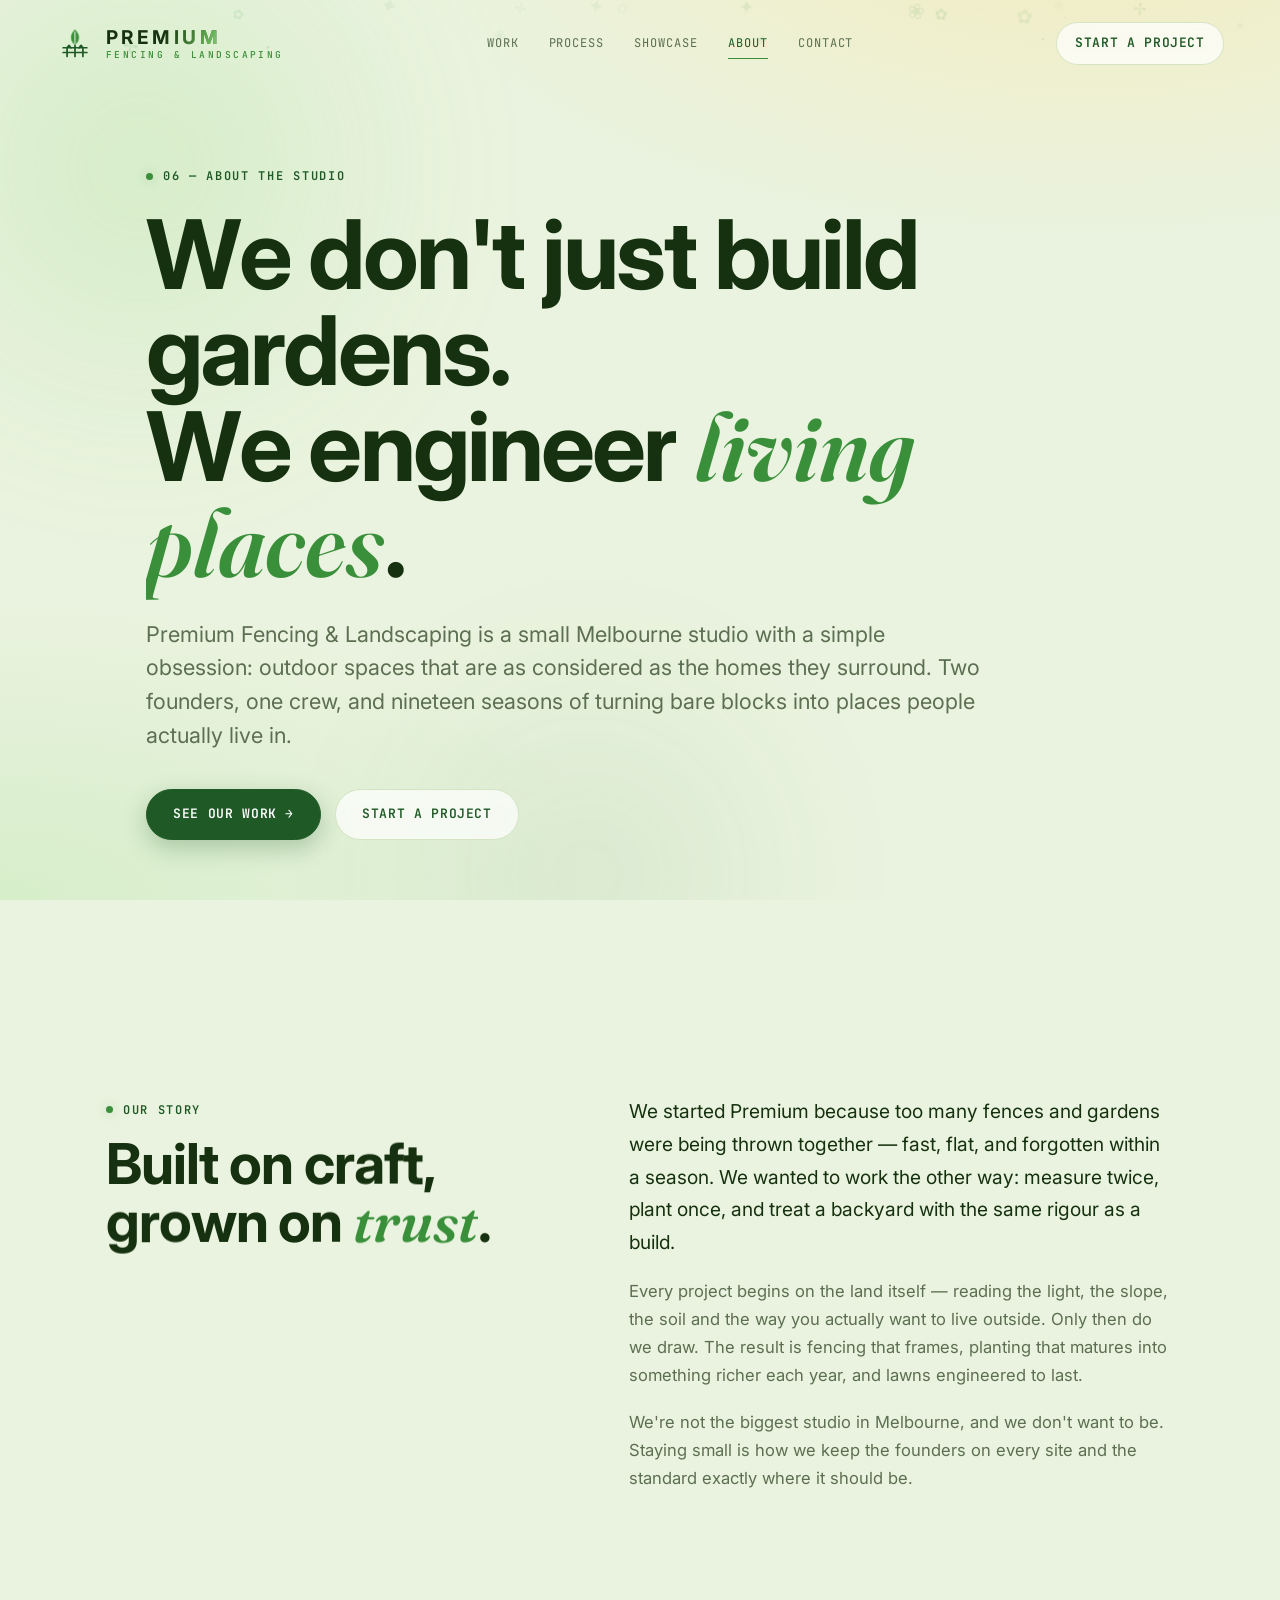
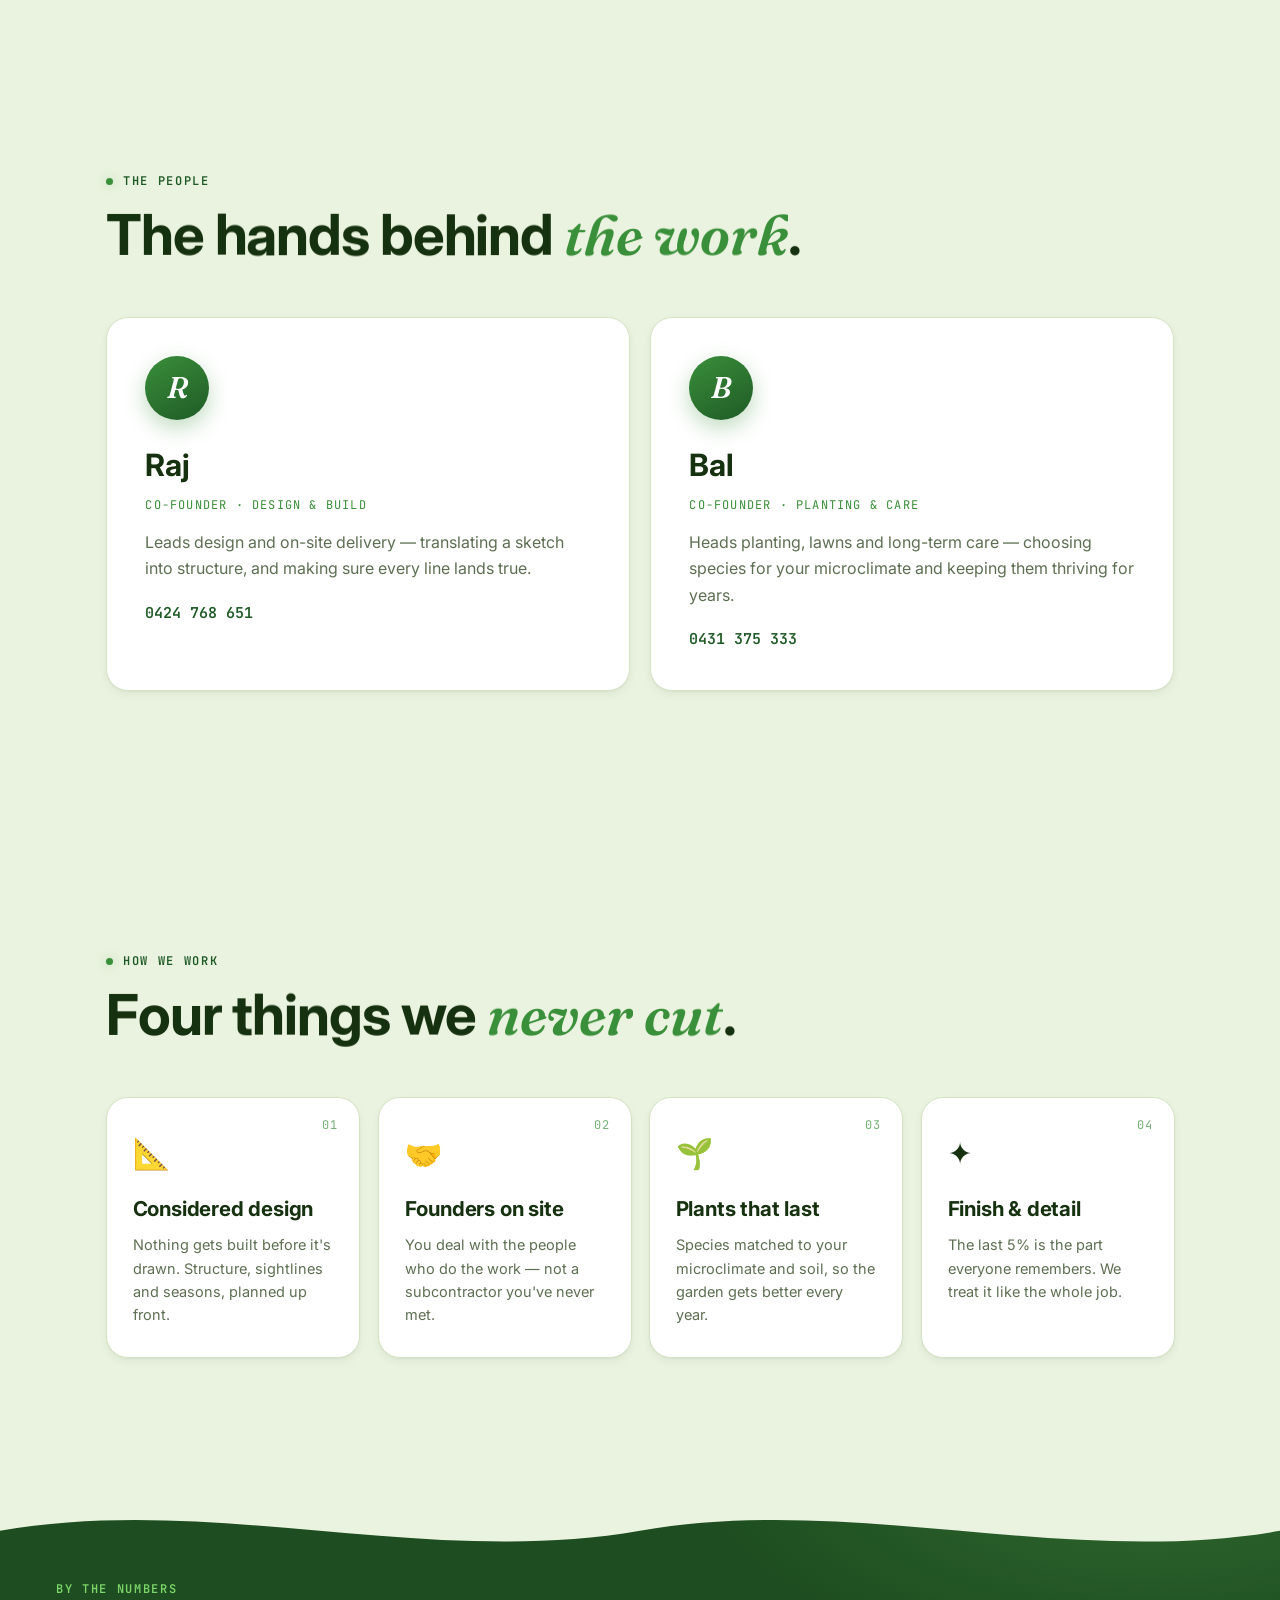
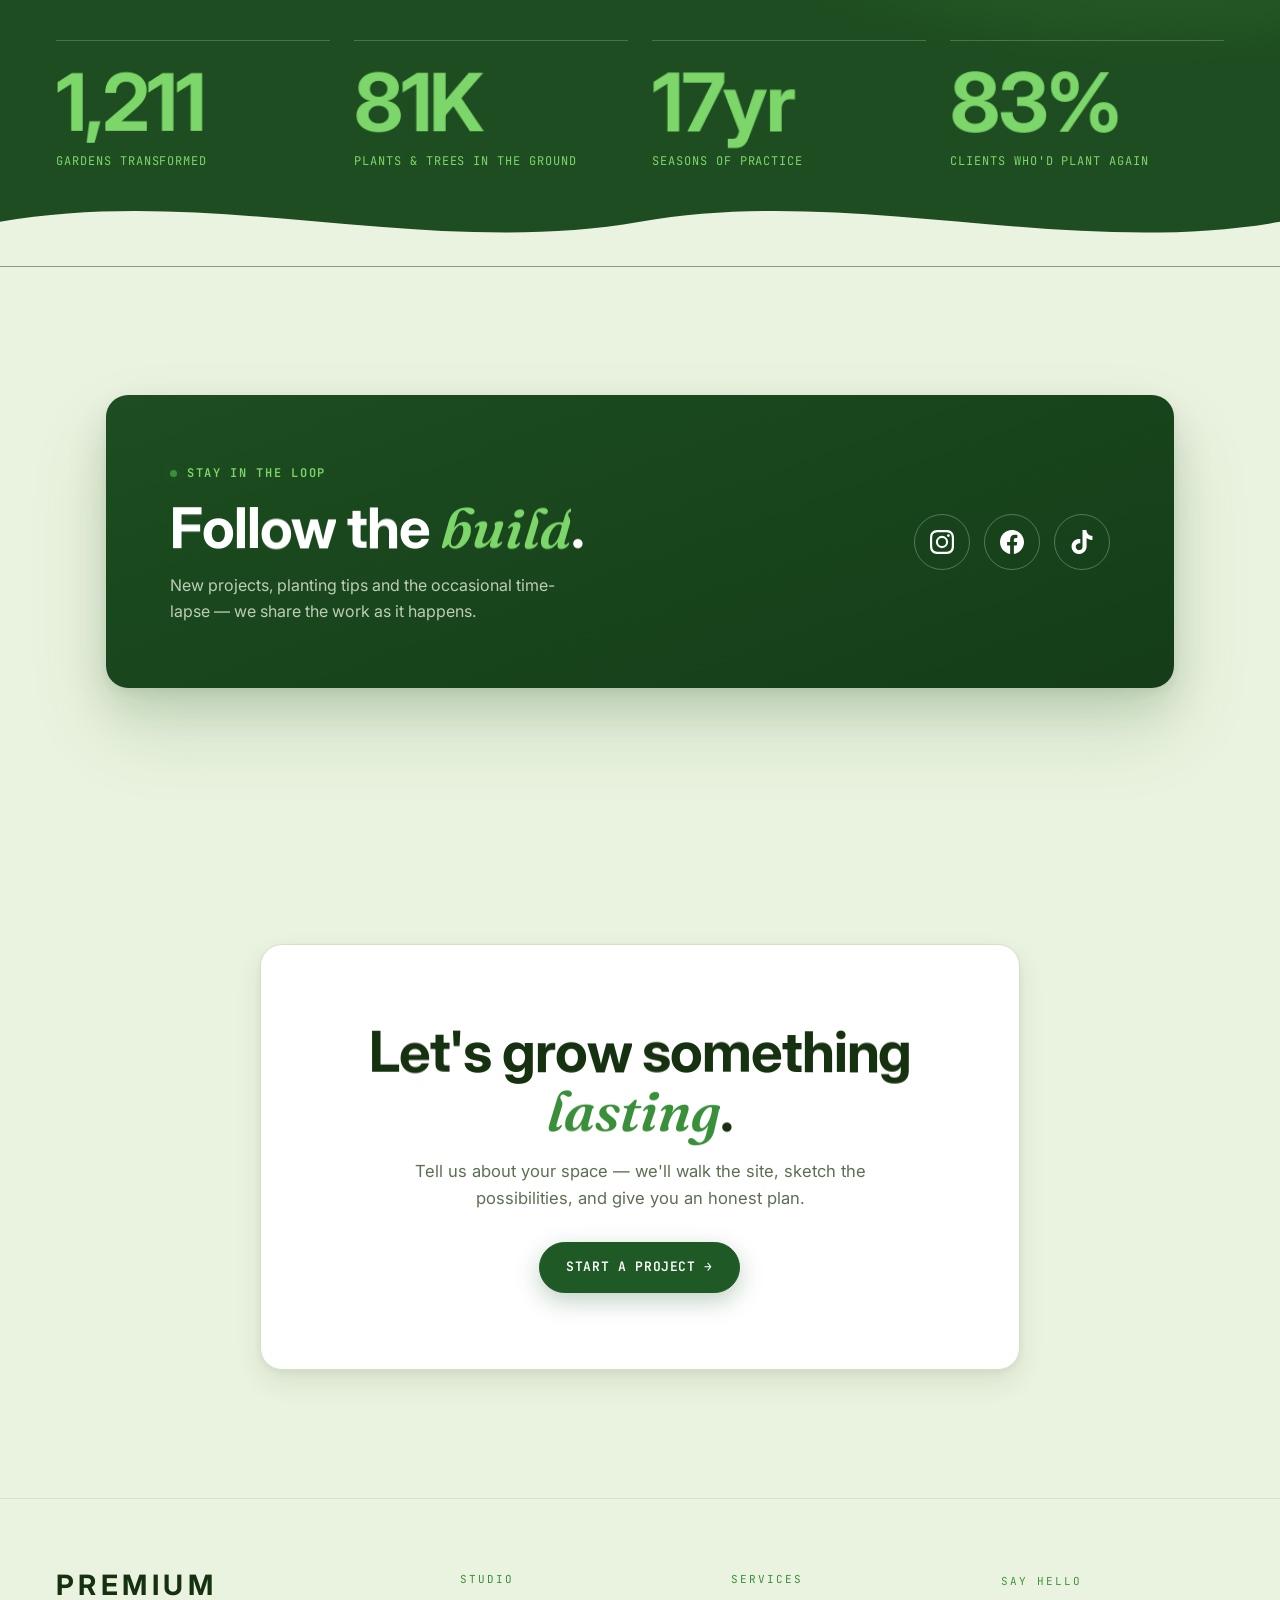
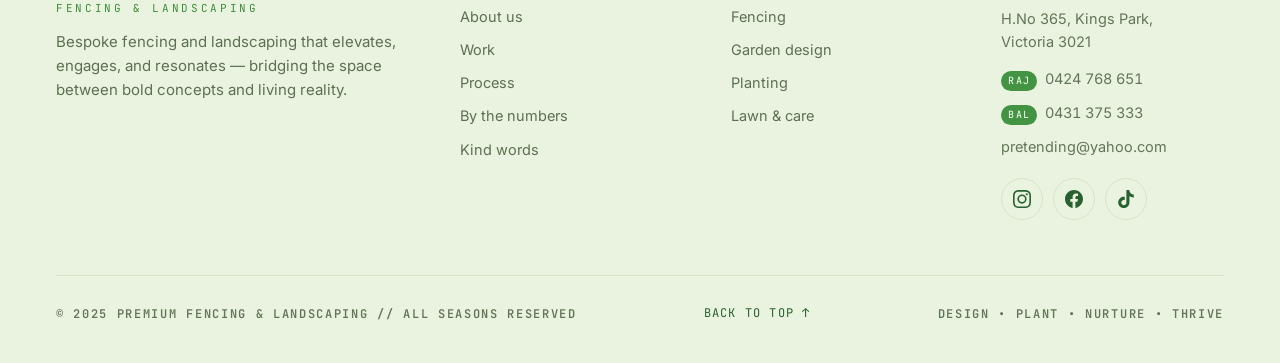
==== commit a70340fd: "Polish: hero video replay, FAQ GSAP, footer entrance, nav scrim, focal CTA bloom Co-Authored-By: Cla" ====
--- a/about.html
+++ b/about.html
@@ -50,7 +50,6 @@
   <!-- ============ FLOATING BACKGROUND LAYER ============ -->
   <div class="bg-field" aria-hidden="true">
     <span class="orb orb--1"></span>
-    <span class="orb orb--2"></span>
     <span class="orb orb--3"></span>
   </div>
   <div class="spores" id="spores" aria-hidden="true"></div>
--- a/styles.css
+++ b/styles.css
@@ -147,12 +147,9 @@
 .orb { position: absolute; border-radius: 50%; filter: blur(90px); opacity: 0.45; }
 .orb--1 { width: 46vw; height: 46vw; left: -12vw; top: -10vw;
   background: radial-gradient(circle, rgba(125,214,106,0.55), transparent 70%); animation: drift1 26s var(--ease) infinite; }
-.orb--2 { width: 40vw; height: 40vw; right: -14vw; top: 36vh;
-  background: radial-gradient(circle, rgba(251,231,166,0.6), transparent 70%); animation: drift2 32s var(--ease) infinite; }
 .orb--3 { width: 36vw; height: 36vw; left: 28vw; bottom: -16vw;
   background: radial-gradient(circle, rgba(58,143,58,0.3), transparent 70%); animation: drift1 30s var(--ease) infinite reverse; }
 @keyframes drift1 { 0%,100%{transform:translate(0,0)} 50%{transform:translate(6vw,4vw)} }
-@keyframes drift2 { 0%,100%{transform:translate(0,0)} 50%{transform:translate(-5vw,-4vw)} }
 /* Film grain — fixed full-screen, self-contained SVG noise, barely-there */
 .grain {
   position: fixed; inset: -20%; z-index: 90; pointer-events: none;
@@ -278,6 +275,23 @@
 .nav__links a.is-active::after { width: 100%; }
 .nav__cta { --pad-y: 10px; --pad-x: 18px; }
 
+/* ---- Nav over the hero video (index, before scroll) ----
+   The dim sage links and dark wordmark wash out against the bright sky in the
+   hero video. Darken the strip with a soft top scrim and lift text to white;
+   once scrolled, the glass `.is-scrolled` state above takes back over. Scoped
+   to pages with the index `.hero` so About's light hero keeps its dark text. */
+body:has(.hero) .nav:not(.is-scrolled)::before {
+  content: ""; position: absolute; inset: 0; z-index: -1; pointer-events: none;
+  background: linear-gradient(to bottom, rgba(10, 24, 8, 0.5), rgba(10, 24, 8, 0));
+}
+body:has(.hero) .nav:not(.is-scrolled) .nav__links a { color: rgba(255, 255, 255, 0.9); }
+body:has(.hero) .nav:not(.is-scrolled) .nav__links a:hover,
+body:has(.hero) .nav:not(.is-scrolled) .nav__links a.is-active { color: #fff; }
+body:has(.hero) .nav:not(.is-scrolled) .brand__name { color: #fff; }
+body:has(.hero) .nav:not(.is-scrolled) .brand__sub { color: rgba(255, 255, 255, 0.82); }
+body:has(.hero) .nav:not(.is-scrolled) .brand__rail,
+body:has(.hero) .nav:not(.is-scrolled) .brand__picket { stroke: #fff; }
+
 /* Burger — hidden on desktop */
 .nav__burger {
   display: none; flex-direction: column; justify-content: center; gap: 6px;
@@ -331,6 +345,7 @@
   animation: kenburns 32s ease-in-out infinite alternate;
 }
 .hero__video.is-ready { opacity: 1; }
+.hero__video.is-still { animation-play-state: paused; } /* freeze Ken Burns when the clip ends */
 .hero__photo {
   position: absolute; inset: 0; width: 100%; height: 100%;
   object-fit: cover; object-position: center; z-index: 0;
@@ -340,6 +355,7 @@
   animation: kenburns 26s ease-in-out infinite alternate;
 }
 .hero__photo.is-missing { opacity: 0; } /* fall back to gradient if no file */
+.hero__photo.is-hidden  { opacity: 0; } /* poster fades out once the video is playing */
 @keyframes kenburns {
   0%   { transform: scale(1.06) translate(0, 0); }
   100% { transform: scale(1.2) translate(-2.5%, -2%); }
@@ -773,6 +789,16 @@
    INTERACTIVE CTA
    ========================================================= */
 .cta { padding: var(--section-pad) clamp(20px, 5vw, 56px); max-width: 1100px; margin: 0 auto; }
+/* Scroll-bloom layer — owned solely by focal-cta.js (no transition, no :hover
+   rule) so it never collides with the pointer-follow #ctaGlow. Sits behind the
+   card content (z-index 1) and is clipped by .cta__card's overflow:hidden. */
+.cta__bloom {
+  position: absolute; left: 50%; top: 50%; z-index: 1; pointer-events: none;
+  width: 620px; height: 620px; border-radius: 50%;
+  background: radial-gradient(circle, var(--accent-glow), transparent 65%);
+  filter: blur(50px); transform: translate(-50%, -50%); opacity: 0; will-change: opacity, transform;
+}
+@media (prefers-reduced-motion: reduce) { .cta__bloom { display: none; } }
 .cta__card {
   position: relative; overflow: hidden; border: 1px solid var(--border); border-radius: var(--radius-lg);
   padding: clamp(40px, 7vw, 96px) clamp(28px, 6vw, 80px);
@@ -867,6 +893,12 @@
 .faq__item[open] .faq__marker { transform: rotate(45deg); background: var(--accent-deep); color: #fff; border-color: var(--accent-deep); }
 .faq__item p { padding: 0 24px 22px; color: var(--text-dim); max-width: 62ch; animation: faqIn .45s var(--ease); }
 @keyframes faqIn { from { opacity: 0; transform: translateY(-6px); } to { opacity: 1; transform: none; } }
+/* When JS (main.js) enhances the FAQ, GSAP drives the reveal — drop the CSS
+   auto-fade, and flip the marker back the moment a panel starts closing. */
+.faq--js .faq__item p { animation: none; }
+.faq--js .faq__item.is-closing .faq__marker {
+  transform: rotate(0); background: var(--bg-2); color: var(--accent-deep); border-color: var(--border);
+}
 
 /* =========================================================
    FOOTER
@@ -1170,18 +1202,19 @@
   mix-blend-mode: difference; opacity: 0; transition: opacity 0.3s var(--ease); }
 .cursor.is-active { opacity: 1; }
 .cursor__ring, .cursor__dot { position: fixed; top: 0; left: 0; }
+/* gsap.quickTo drives the `transform` (x/y); size grows via the independent
+   `scale` property so the constant margin keeps the ring centered on the
+   pointer (no "swim" while it grows). */
 .cursor__ring { width: 34px; height: 34px; margin: -17px 0 0 -17px; border: 1.5px solid #fff;
-  border-radius: 50%; transition: width 0.28s var(--ease), height 0.28s var(--ease),
-  margin 0.28s var(--ease), background 0.28s var(--ease), border-color 0.28s var(--ease); }
+  border-radius: 50%; transition: scale 0.28s var(--ease), background 0.28s var(--ease), border-color 0.28s var(--ease); }
 .cursor__dot { width: 5px; height: 5px; margin: -2.5px 0 0 -2.5px; background: #fff; border-radius: 50%;
   transition: opacity 0.2s var(--ease); }
 .cursor__label { position: absolute; inset: 0; display: grid; place-items: center;
-  font-family: var(--font-mono); font-weight: 600; font-size: 10px;
-  letter-spacing: 0.12em; text-transform: uppercase; color: #fff; opacity: 0; transition: opacity 0.2s var(--ease); }
-.cursor.is-grow .cursor__ring { width: 52px; height: 52px; margin: -26px 0 0 -26px; }
+  font-family: var(--font-mono); font-weight: 600; font-size: 9px;
+  letter-spacing: 0.1em; text-transform: uppercase; color: #fff; opacity: 0; transition: opacity 0.2s var(--ease); }
+.cursor.is-grow .cursor__ring { scale: 1.5; }
 .cursor.is-grow .cursor__dot { opacity: 0; }
-.cursor.is-view .cursor__ring, .cursor.is-drag .cursor__ring {
-  width: 66px; height: 66px; margin: -33px 0 0 -33px; background: rgba(255,255,255,0.14); }
+.cursor.is-view .cursor__ring, .cursor.is-drag .cursor__ring { scale: 1.9; background: rgba(255,255,255,0.14); }
 .cursor.is-view .cursor__dot, .cursor.is-drag .cursor__dot { opacity: 0; }
 .cursor.is-view .cursor__label, .cursor.is-drag .cursor__label { opacity: 1; }
 .cursor.is-hidden { opacity: 0; }
@@ -1195,7 +1228,10 @@
    ========================================================= */
 .reveal-section .kt-on, .reveal-section.is-in .kt-on { opacity: 1 !important; transform: none !important; }
 .kt-on.wipe { clip-path: none !important; -webkit-clip-path: none !important; transition: none !important; }
-.kt-on .ts-word { display: inline-block; overflow: hidden; vertical-align: top; }
+/* Mask each word for the rise-in reveal. Pad the bottom (and pull it back with
+   a negative margin) so letter descenders (g, y, p, j) aren't clipped by the
+   overflow on tight-leading display headings. */
+.kt-on .ts-word { display: inline-block; overflow: hidden; vertical-align: top; padding-bottom: 0.16em; margin-bottom: -0.16em; }
 .kt-on .ts-char { display: inline-block; will-change: transform; }
 
 /* Native cross-document view transitions where supported (progressive) */
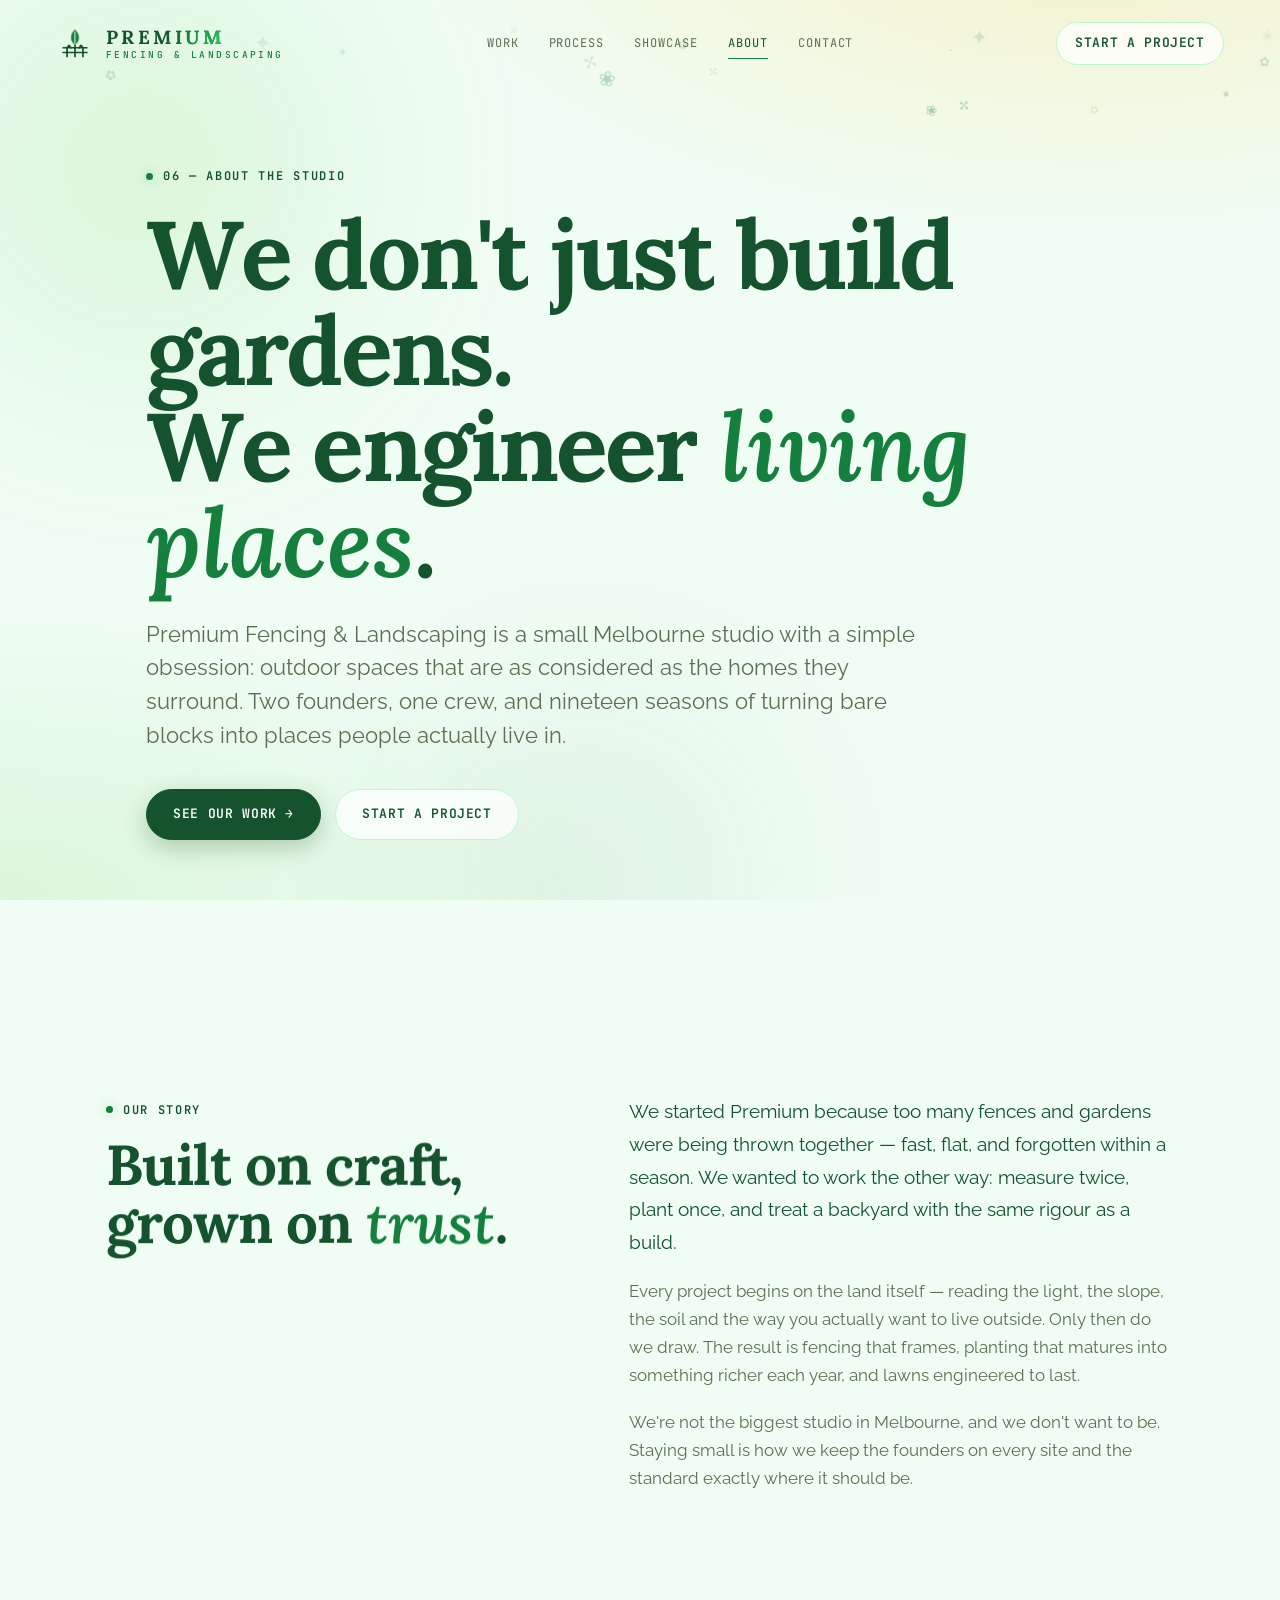
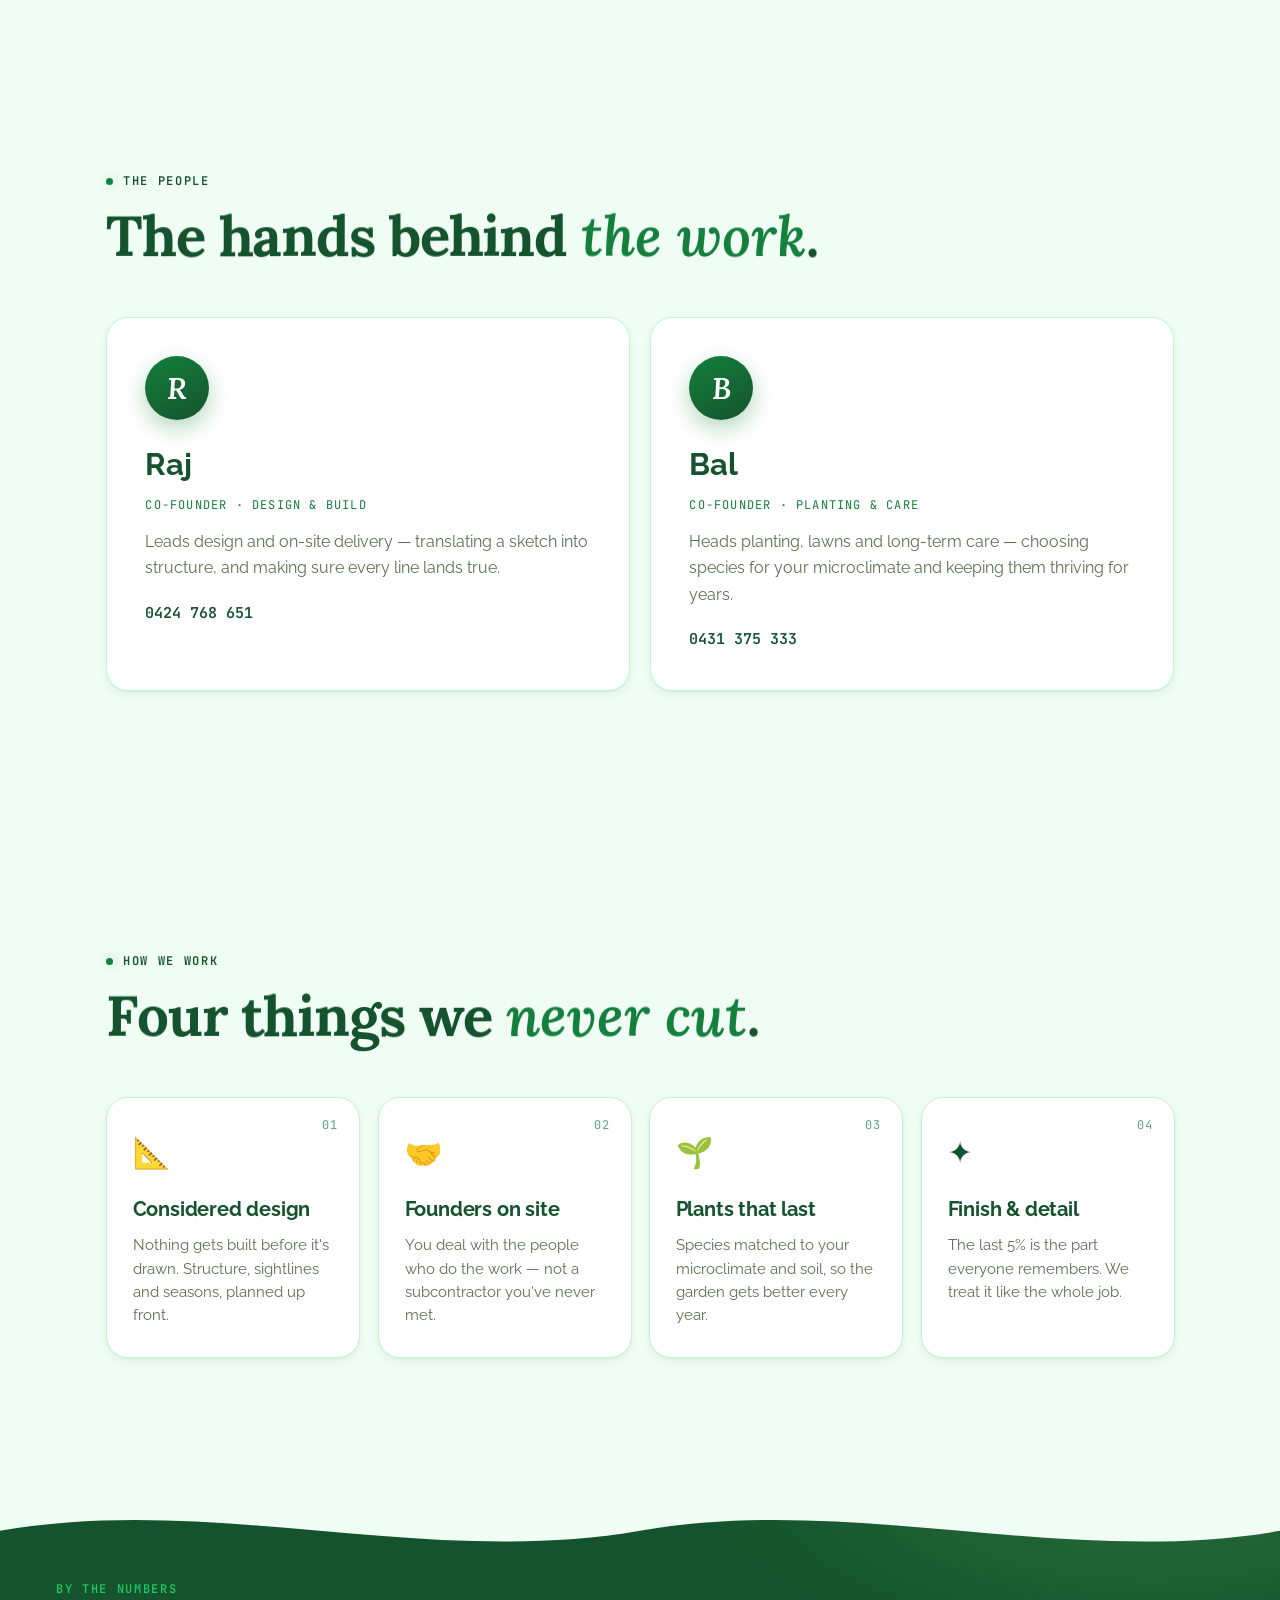
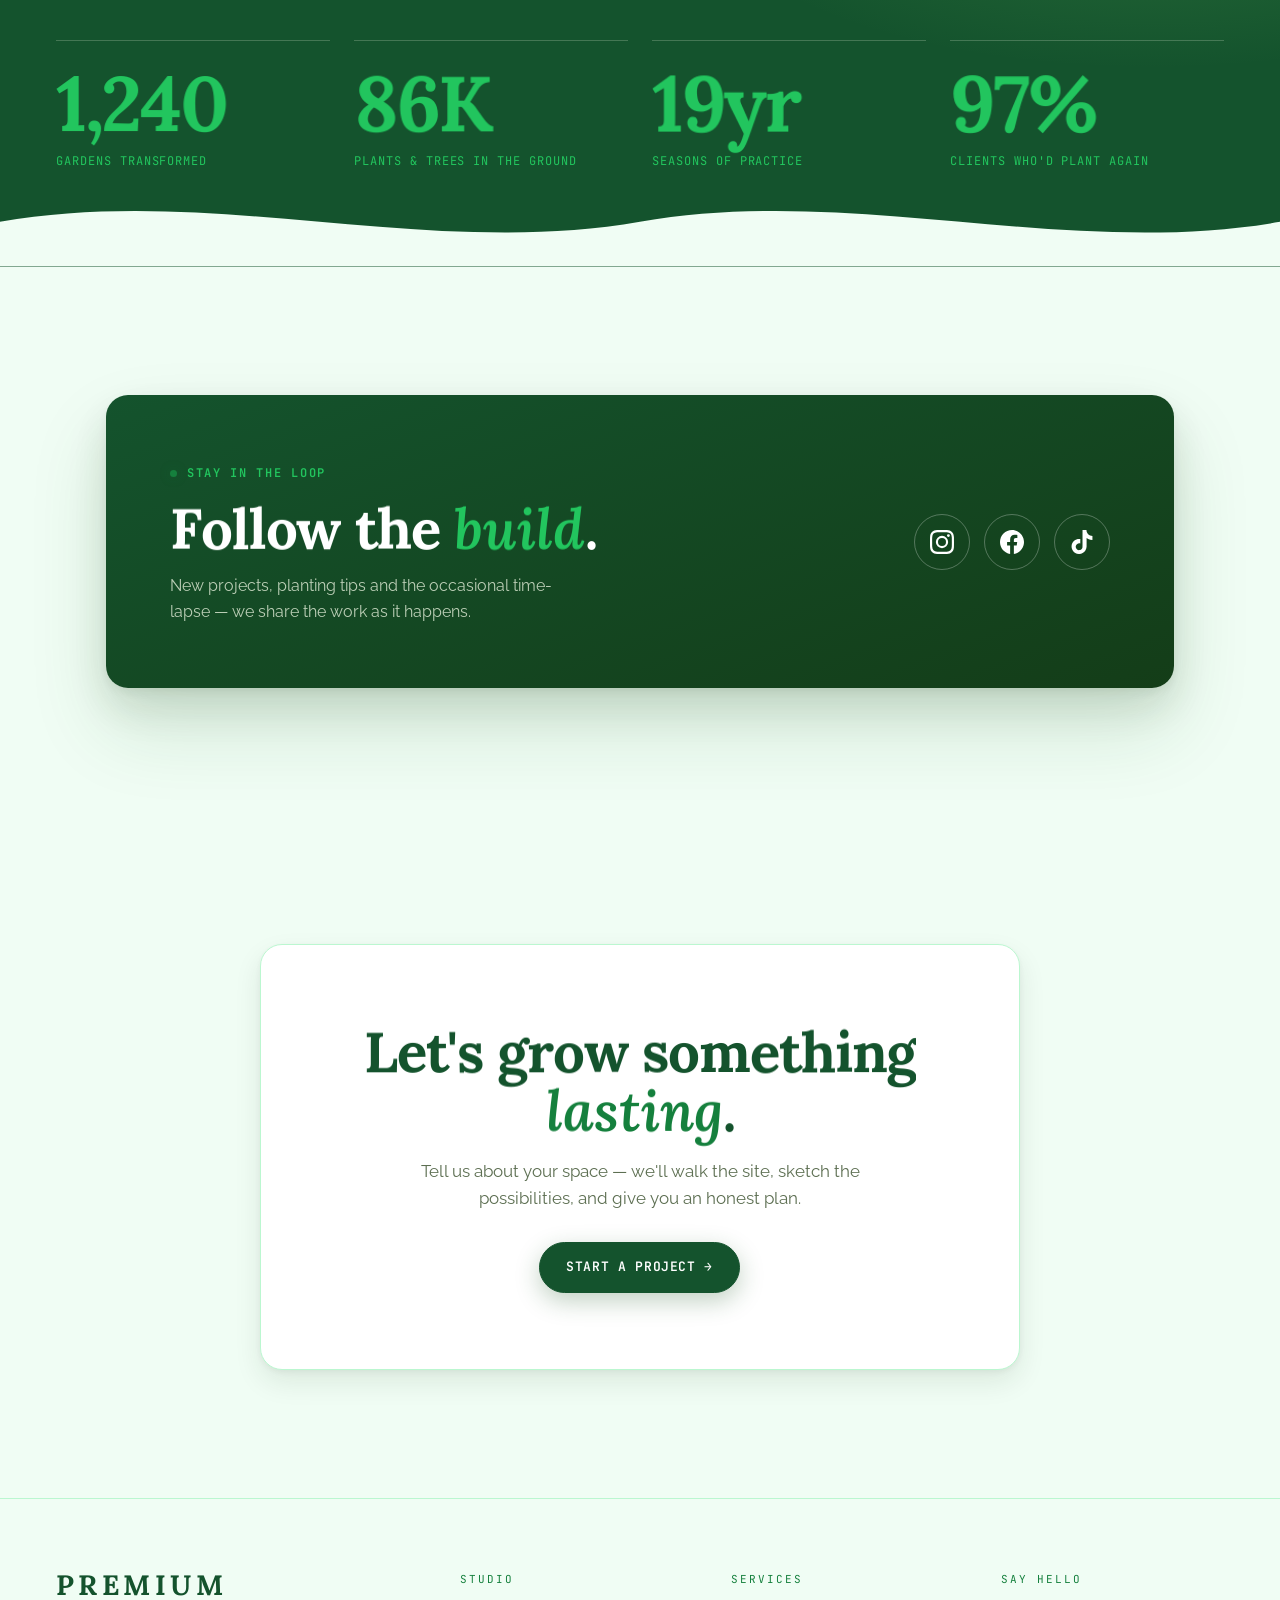
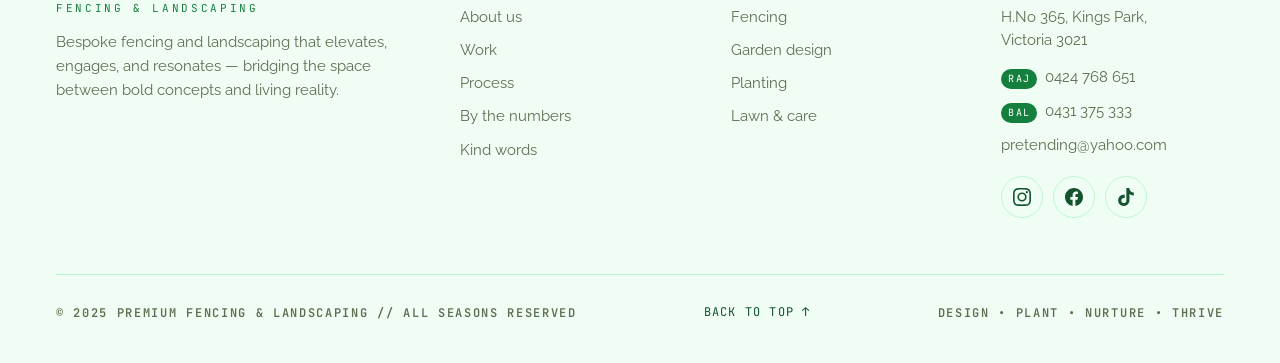
==== commit df8f067a: "Our Work: playing-card fan deck with scroll reveal & gallery stagger - Redesign card pack from flat " ====
--- a/about.html
+++ b/about.html
@@ -3,14 +3,14 @@
 <head>
   <meta charset="UTF-8" />
   <meta name="viewport" content="width=device-width, initial-scale=1.0" />
-  <meta name="theme-color" content="#eaf3df" media="(prefers-color-scheme: light)" />
-  <meta name="theme-color" content="#1d4d20" media="(prefers-color-scheme: dark)" />
+  <meta name="theme-color" content="#F0FDF4" media="(prefers-color-scheme: light)" />
+  <meta name="theme-color" content="#14532D" media="(prefers-color-scheme: dark)" />
   <title>About — Premium Fencing &amp; Landscaping</title>
   <meta name="description" content="Meet Premium Fencing & Landscaping — a Melbourne studio of two founders who engineer fences, gardens and lawns like architecture. Our story, our people, our way of working." />
 
   <link rel="preconnect" href="https://fonts.googleapis.com" />
   <link rel="preconnect" href="https://fonts.gstatic.com" crossorigin />
-  <link href="https://fonts.googleapis.com/css2?family=Inter:wght@300;400;500;600;700&family=Fraunces:ital,opsz,wght@1,9..144,400;1,9..144,600&family=JetBrains+Mono:wght@500;600&display=swap" rel="stylesheet" />
+  <link href="https://fonts.googleapis.com/css2?family=Lora:ital,wght@0,400;0,500;0,600;0,700;1,400;1,600&family=Raleway:wght@300;400;500;600;700&family=JetBrains+Mono:wght@500;600&display=swap" rel="stylesheet" />
 
   <meta property="og:type" content="website" />
   <meta property="og:title" content="About — Premium Fencing & Landscaping" />
--- a/styles.css
+++ b/styles.css
@@ -5,29 +5,29 @@
    ========================================================= */
 
 :root {
-  /* Light green / sunlit palette */
-  --bg: #eaf3df;            /* soft light-green page background */
-  --bg-2: #f4f9ee;          /* lighter wash for alternating depth */
+  /* Mint-white / forest-green palette — ui-ux-pro-max recommendation */
+  --bg: #F0FDF4;            /* mint white page background */
+  --bg-2: #e8faf0;          /* slightly deeper mint for alternating depth */
   --surface: #ffffff;       /* cards */
-  --text: #16310f;          /* deep green-black */
+  --text: #14532D;          /* forest green-black */
   --text-dim: #5d6f52;      /* muted sage */
-  --border: #d4e3c4;        /* light green border */
-
-  --accent: #3a8f3a;        /* primary garden green */
-  --accent-deep: #1f5a26;   /* deep green (bands) */
-  --accent-soft: #7dd66a;   /* fresh lime accent */
-  --accent-glow: rgba(58, 143, 58, 0.32);
+  --border: #BBF7D0;        /* light mint border */
+
+  --accent: #15803D;        /* primary forest green */
+  --accent-deep: #14532D;   /* deep forest green (bands) */
+  --accent-soft: #22C55E;   /* fresh bright green accent */
+  --accent-glow: rgba(21, 128, 61, 0.32);
 
   --sun: #fbe7a6;           /* warm sunlight */
-  --sun-deep: #f3c969;
+  --sun-deep: #f3c969;      /* gold CTA */
 
   /* Dark band (stats) */
-  --band: #1d4d20;
-  --band-text: #eaf3df;
-
-  --font-display: "Inter", system-ui, -apple-system, sans-serif;
-  --font-serif: "Fraunces", "Georgia", serif;   /* italic accents in display type */
-  --font-body: "Inter", system-ui, -apple-system, sans-serif;
+  --band: #14532D;
+  --band-text: #F0FDF4;
+
+  --font-display: "Lora", "Georgia", serif;
+  --font-serif: "Lora", "Georgia", serif;       /* italic accents in display type */
+  --font-body: "Raleway", system-ui, -apple-system, sans-serif;
   --font-mono: "JetBrains Mono", ui-monospace, "SFMono-Regular", monospace;
 
   --section-pad: clamp(72px, 10vw, 140px);
@@ -971,6 +971,92 @@
 .work__head { display: flex; flex-wrap: wrap; gap: 24px; align-items: flex-end; justify-content: space-between; margin-bottom: 44px; }
 .work__head .label { margin-bottom: 16px; }
 .work__title { font-family: var(--font-display); font-weight: 700; font-size: clamp(28px, 4.2vw, 56px); line-height: 1.04; letter-spacing: -0.02em; color: var(--text); }
+
+/* =========================================================
+   SHUFFLE DECK — drag-to-cycle project cards
+   ========================================================= */
+.shuffle-wrap {
+  display: flex; flex-direction: column; align-items: center;
+  gap: 32px; margin-bottom: clamp(56px, 8vw, 96px);
+}
+
+/* Playing-card fan — all 6 cards share one anchor point.
+   GSAP rotates each around 'center bottom', spreading left like a hand of cards.
+   Slot 0 = back-left (most rotated), slot 5 = front-right (nearly upright). */
+.shuffle-deck {
+  position: relative;
+  width: min(920px, 100%); height: 510px;
+  margin: 0 auto;
+  overflow: visible; /* let shadows and hover-lift escape the box */
+}
+
+.scard {
+  position: absolute;
+  width: 280px; height: 400px;
+  left: 55%;   /* anchor sits right-of-centre so the left-fan has room */
+  top: 40px;   /* headroom for the front card's upward pop */
+  border-radius: var(--radius-lg);
+  background: var(--surface);
+  border: 1px solid var(--border);
+  box-shadow: 0 18px 56px rgba(10,28,10,0.16), 0 4px 14px rgba(10,28,10,0.07);
+  overflow: hidden;
+  display: flex; flex-direction: column;
+  cursor: pointer;
+  user-select: none;
+  will-change: transform, opacity;
+  transition: box-shadow 0.25s var(--ease);
+}
+.scard:hover {
+  box-shadow: 0 28px 72px rgba(10,28,10,0.22), 0 6px 20px rgba(10,28,10,0.10);
+}
+
+.scard__photo {
+  flex: 1; position: relative;
+  background-size: cover; background-position: center;
+  background-color: #d4ecd4;
+}
+
+.scard__tag {
+  position: absolute; top: 14px; left: 14px;
+  font-family: var(--font-mono); font-size: 10px; font-weight: 600;
+  letter-spacing: 0.1em; text-transform: uppercase;
+  padding: 4px 11px; border-radius: 9999px;
+  background: var(--accent); color: #fff;
+}
+.scard__tag--fence { background: var(--accent-deep); }
+
+.scard__body {
+  padding: 16px 18px 20px;
+  border-top: 1px solid var(--border);
+  background: var(--surface);
+}
+.scard__num {
+  font-family: var(--font-mono); font-size: 10px; color: var(--text-dim);
+  letter-spacing: 0.1em; margin-bottom: 5px;
+}
+.scard__title {
+  font-family: var(--font-display); font-size: 16px; font-weight: 700;
+  color: var(--text); line-height: 1.2; margin-bottom: 4px;
+}
+.scard__sub {
+  font-family: var(--font-body); font-size: 12px; color: var(--text-dim);
+}
+
+.shuffle-hint {
+  font-family: var(--font-mono); font-size: 11px; letter-spacing: 0.12em;
+  text-transform: uppercase; color: var(--text-dim);
+  display: flex; align-items: center; gap: 8px;
+}
+.shuffle-hint::before {
+  content: ''; display: inline-block;
+  width: 28px; height: 1px; background: var(--text-dim); opacity: 0.5;
+}
+
+@media (max-width: 700px) {
+  .shuffle-deck { height: 380px; }
+  .scard { width: 210px; height: 310px; left: 52%; top: 30px; }
+  .scard__title { font-size: 13px; }
+}
 
 .work__grid {
   display: grid; grid-template-columns: repeat(3, 1fr); grid-auto-rows: 230px; gap: 18px;
